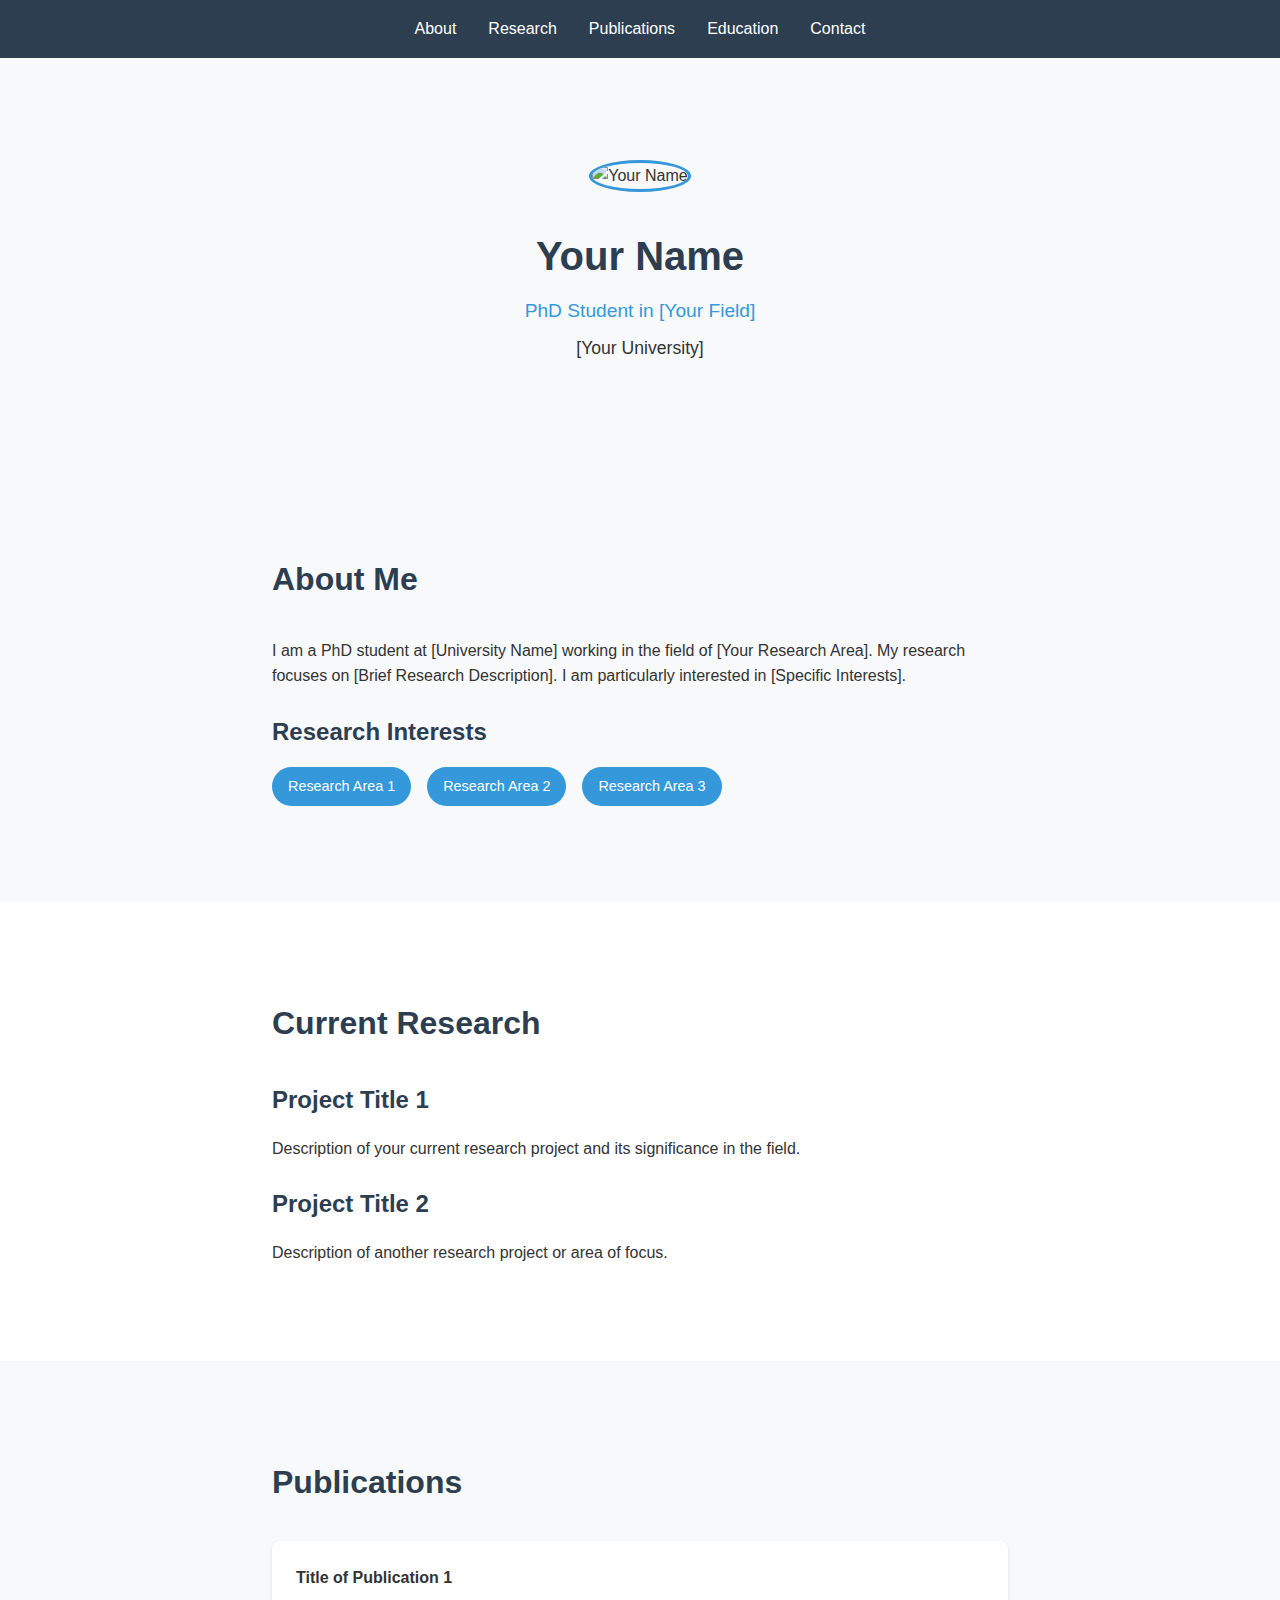
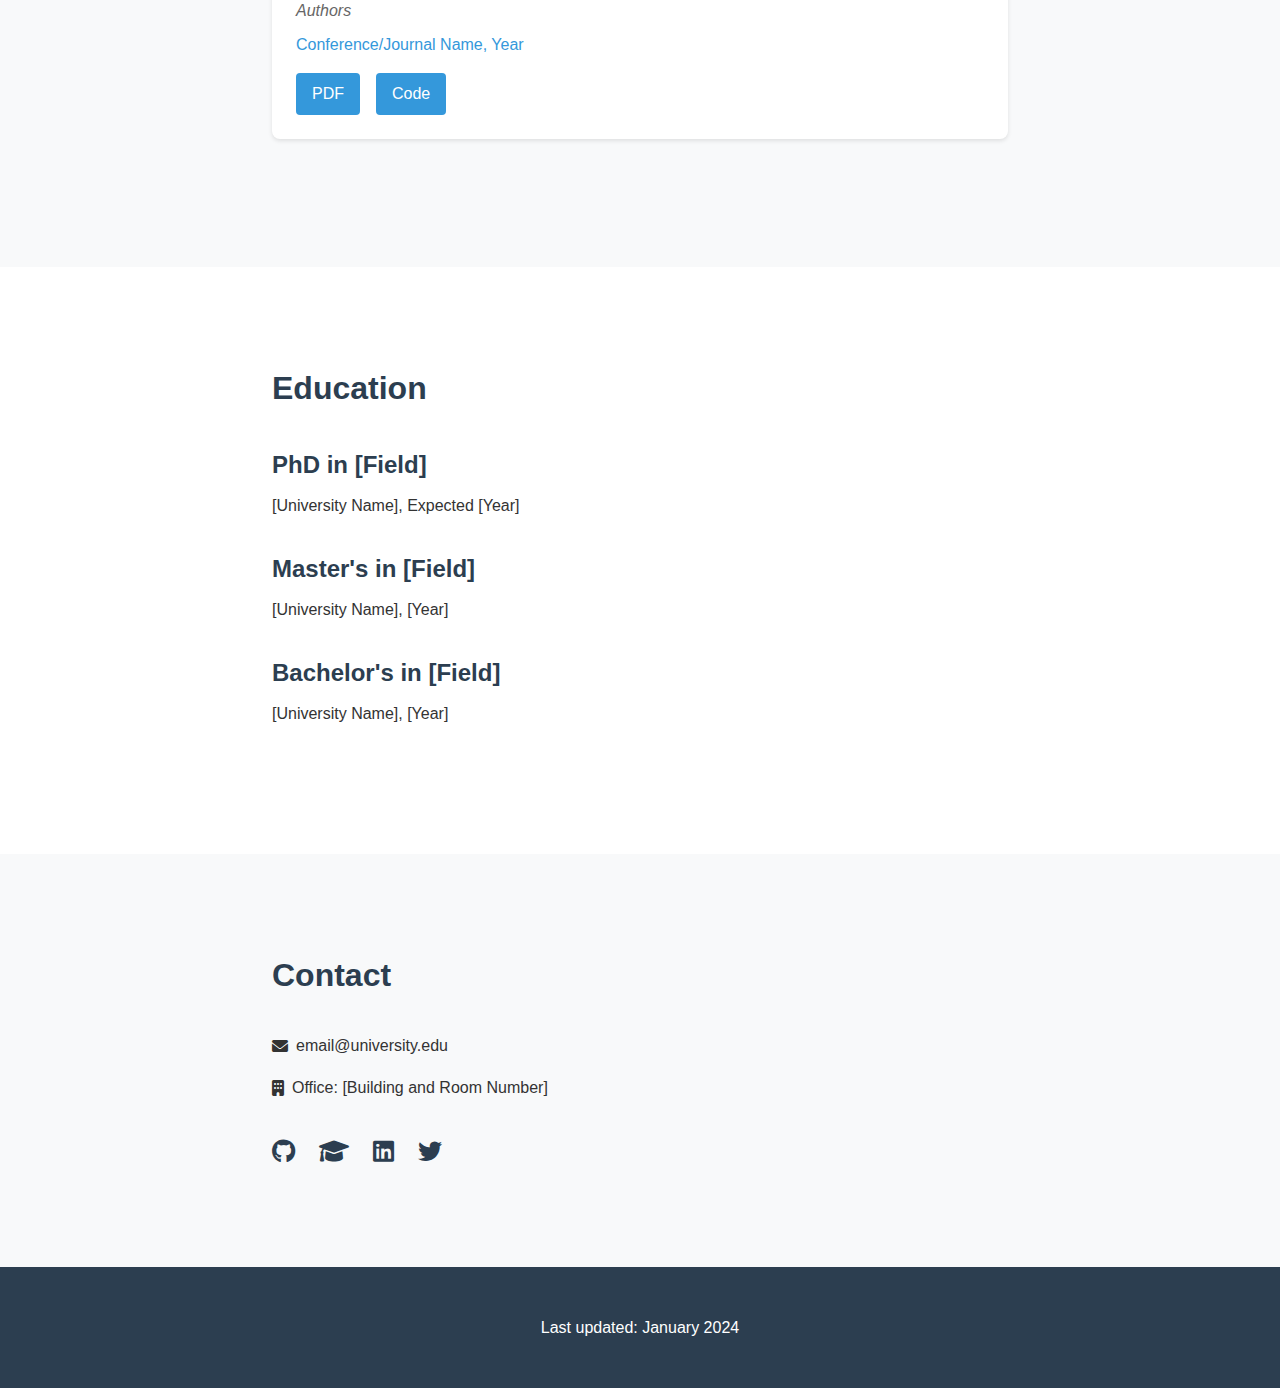
==== index.html @ baca7c44 "Add professional academic webpage template" ====
<!DOCTYPE html>
<html lang="en">
<head>
    <meta charset="UTF-8">
    <meta name="viewport" content="width=device-width, initial-scale=1.0">
    <title>Your Name - Academic Profile</title>
    <link rel="stylesheet" href="styles.css">
    <link rel="stylesheet" href="https://cdnjs.cloudflare.com/ajax/libs/font-awesome/6.0.0/css/all.min.css">
</head>
<body>
    <header>
        <nav>
            <ul>
                <li><a href="#about">About</a></li>
                <li><a href="#research">Research</a></li>
                <li><a href="#publications">Publications</a></li>
                <li><a href="#education">Education</a></li>
                <li><a href="#contact">Contact</a></li>
            </ul>
        </nav>
    </header>

    <main>
        <section id="hero">
            <div class="container">
                <img src="profile-placeholder.jpg" alt="Your Name" class="profile-image">
                <h1>Your Name</h1>
                <p class="subtitle">PhD Student in [Your Field]</p>
                <p class="institution">[Your University]</p>
            </div>
        </section>

        <section id="about">
            <div class="container">
                <h2>About Me</h2>
                <p>I am a PhD student at [University Name] working in the field of [Your Research Area]. My research focuses on [Brief Research Description]. I am particularly interested in [Specific Interests].</p>
                <div class="research-interests">
                    <h3>Research Interests</h3>
                    <ul>
                        <li>Research Area 1</li>
                        <li>Research Area 2</li>
                        <li>Research Area 3</li>
                    </ul>
                </div>
            </div>
        </section>

        <section id="research">
            <div class="container">
                <h2>Current Research</h2>
                <div class="research-project">
                    <h3>Project Title 1</h3>
                    <p>Description of your current research project and its significance in the field.</p>
                </div>
                <div class="research-project">
                    <h3>Project Title 2</h3>
                    <p>Description of another research project or area of focus.</p>
                </div>
            </div>
        </section>

        <section id="publications">
            <div class="container">
                <h2>Publications</h2>
                <div class="publication">
                    <p class="pub-title">Title of Publication 1</p>
                    <p class="authors">Authors</p>
                    <p class="venue">Conference/Journal Name, Year</p>
                    <div class="pub-links">
                        <a href="#" class="button">PDF</a>
                        <a href="#" class="button">Code</a>
                    </div>
                </div>
            </div>
        </section>

        <section id="education">
            <div class="container">
                <h2>Education</h2>
                <div class="education-item">
                    <h3>PhD in [Field]</h3>
                    <p>[University Name], Expected [Year]</p>
                </div>
                <div class="education-item">
                    <h3>Master's in [Field]</h3>
                    <p>[University Name], [Year]</p>
                </div>
                <div class="education-item">
                    <h3>Bachelor's in [Field]</h3>
                    <p>[University Name], [Year]</p>
                </div>
            </div>
        </section>

        <section id="contact">
            <div class="container">
                <h2>Contact</h2>
                <div class="contact-info">
                    <p><i class="fas fa-envelope"></i> email@university.edu</p>
                    <p><i class="fas fa-building"></i> Office: [Building and Room Number]</p>
                    <div class="social-links">
                        <a href="#" title="GitHub"><i class="fab fa-github"></i></a>
                        <a href="#" title="Google Scholar"><i class="fas fa-graduation-cap"></i></a>
                        <a href="#" title="LinkedIn"><i class="fab fa-linkedin"></i></a>
                        <a href="#" title="Twitter"><i class="fab fa-twitter"></i></a>
                    </div>
                </div>
            </div>
        </section>
    </main>

    <footer>
        <div class="container">
            <p>Last updated: <span id="last-updated">January 2024</span></p>
        </div>
    </footer>
</body>
</html>
---- styles.css ----
:root {
    --primary-color: #2c3e50;
    --secondary-color: #3498db;
    --text-color: #333;
    --light-bg: #f8f9fa;
    --container-width: 800px;
}

* {
    margin: 0;
    padding: 0;
    box-sizing: border-box;
}

body {
    font-family: 'Segoe UI', Tahoma, Geneva, Verdana, sans-serif;
    line-height: 1.6;
    color: var(--text-color);
}

.container {
    max-width: var(--container-width);
    margin: 0 auto;
    padding: 2rem;
}

/* Header and Navigation */
header {
    background-color: var(--primary-color);
    position: fixed;
    width: 100%;
    top: 0;
    z-index: 1000;
}

nav ul {
    display: flex;
    justify-content: center;
    list-style: none;
    padding: 1rem 0;
}

nav ul li {
    margin: 0 1rem;
}

nav ul li a {
    color: white;
    text-decoration: none;
    font-weight: 500;
    transition: color 0.3s ease;
}

nav ul li a:hover {
    color: var(--secondary-color);
}

/* Hero Section */
#hero {
    background-color: var(--light-bg);
    padding: 8rem 0 4rem;
    text-align: center;
}

.profile-image {
    width: 200px;
    height: 200px;
    border-radius: 50%;
    margin-bottom: 2rem;
    object-fit: cover;
    border: 3px solid var(--secondary-color);
}

h1 {
    font-size: 2.5rem;
    color: var(--primary-color);
    margin-bottom: 0.5rem;
}

.subtitle {
    font-size: 1.2rem;
    color: var(--secondary-color);
    margin-bottom: 0.5rem;
}

.institution {
    font-size: 1.1rem;
    color: var(--text-color);
}

/* Sections */
section {
    padding: 4rem 0;
}

section:nth-child(even) {
    background-color: var(--light-bg);
}

h2 {
    color: var(--primary-color);
    margin-bottom: 2rem;
    font-size: 2rem;
}

h3 {
    color: var(--primary-color);
    margin: 1.5rem 0 1rem;
    font-size: 1.5rem;
}

/* Research Interests */
.research-interests ul {
    list-style-type: none;
    display: flex;
    flex-wrap: wrap;
    gap: 1rem;
    margin-top: 1rem;
}

.research-interests li {
    background-color: var(--secondary-color);
    color: white;
    padding: 0.5rem 1rem;
    border-radius: 20px;
    font-size: 0.9rem;
}

/* Publications */
.publication {
    margin-bottom: 2rem;
    padding: 1.5rem;
    background-color: white;
    border-radius: 8px;
    box-shadow: 0 2px 4px rgba(0,0,0,0.1);
}

.pub-title {
    font-weight: bold;
    margin-bottom: 0.5rem;
}

.authors {
    color: #666;
    font-style: italic;
    margin-bottom: 0.5rem;
}

.venue {
    color: var(--secondary-color);
    margin-bottom: 1rem;
}

.pub-links {
    display: flex;
    gap: 1rem;
}

.button {
    display: inline-block;
    padding: 0.5rem 1rem;
    background-color: var(--secondary-color);
    color: white;
    text-decoration: none;
    border-radius: 4px;
    transition: background-color 0.3s ease;
}

.button:hover {
    background-color: var(--primary-color);
}

/* Education */
.education-item {
    margin-bottom: 2rem;
}

.education-item h3 {
    margin-bottom: 0.5rem;
}

/* Contact */
.contact-info {
    display: flex;
    flex-direction: column;
    gap: 1rem;
}

.contact-info p {
    display: flex;
    align-items: center;
    gap: 0.5rem;
}

.social-links {
    display: flex;
    gap: 1.5rem;
    margin-top: 1rem;
}

.social-links a {
    color: var(--primary-color);
    font-size: 1.5rem;
    transition: color 0.3s ease;
}

.social-links a:hover {
    color: var(--secondary-color);
}

/* Footer */
footer {
    background-color: var(--primary-color);
    color: white;
    text-align: center;
    padding: 1rem 0;
}

/* Responsive Design */
@media (max-width: 768px) {
    nav ul {
        flex-direction: column;
        align-items: center;
        padding: 0.5rem 0;
    }

    nav ul li {
        margin: 0.5rem 0;
    }

    .container {
        padding: 1rem;
    }

    #hero {
        padding: 6rem 0 2rem;
    }

    .profile-image {
        width: 150px;
        height: 150px;
    }

    h1 {
        font-size: 2rem;
    }

    h2 {
        font-size: 1.75rem;
    }

    h3 {
        font-size: 1.25rem;
    }
}
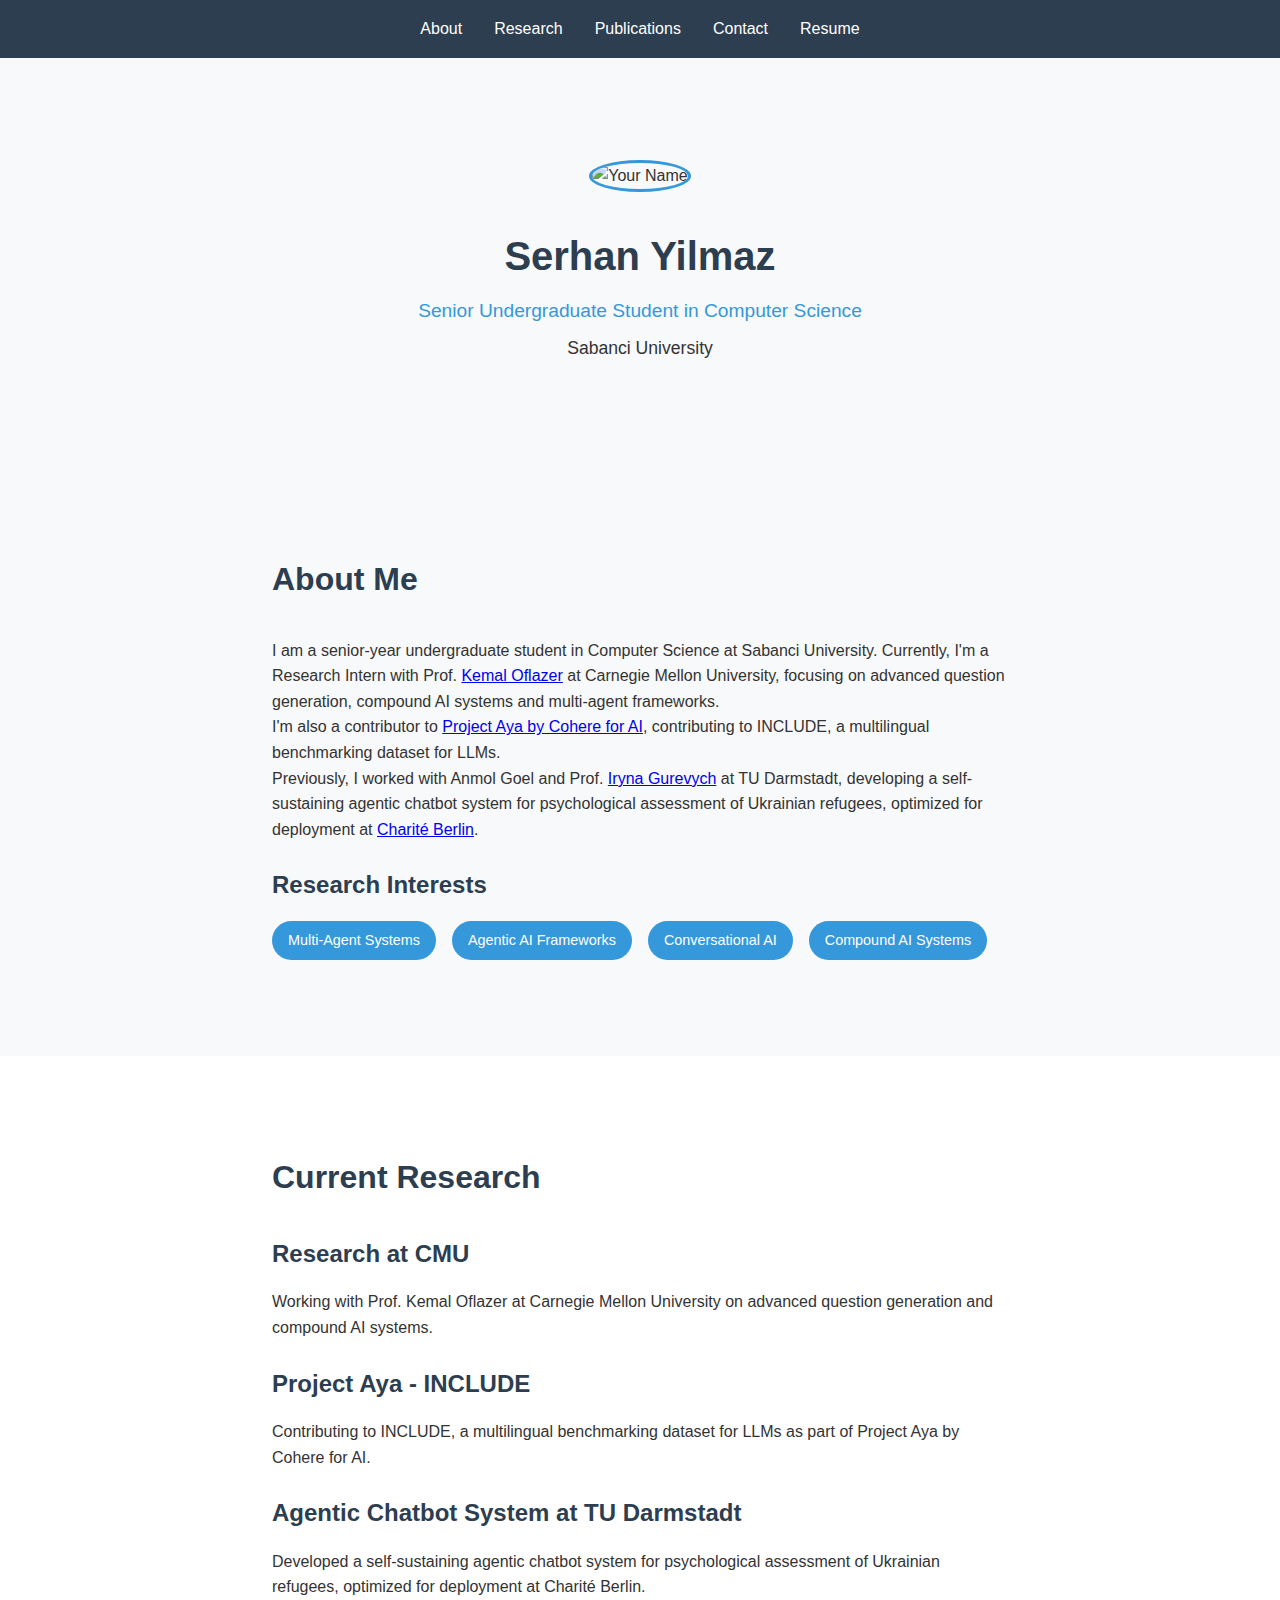
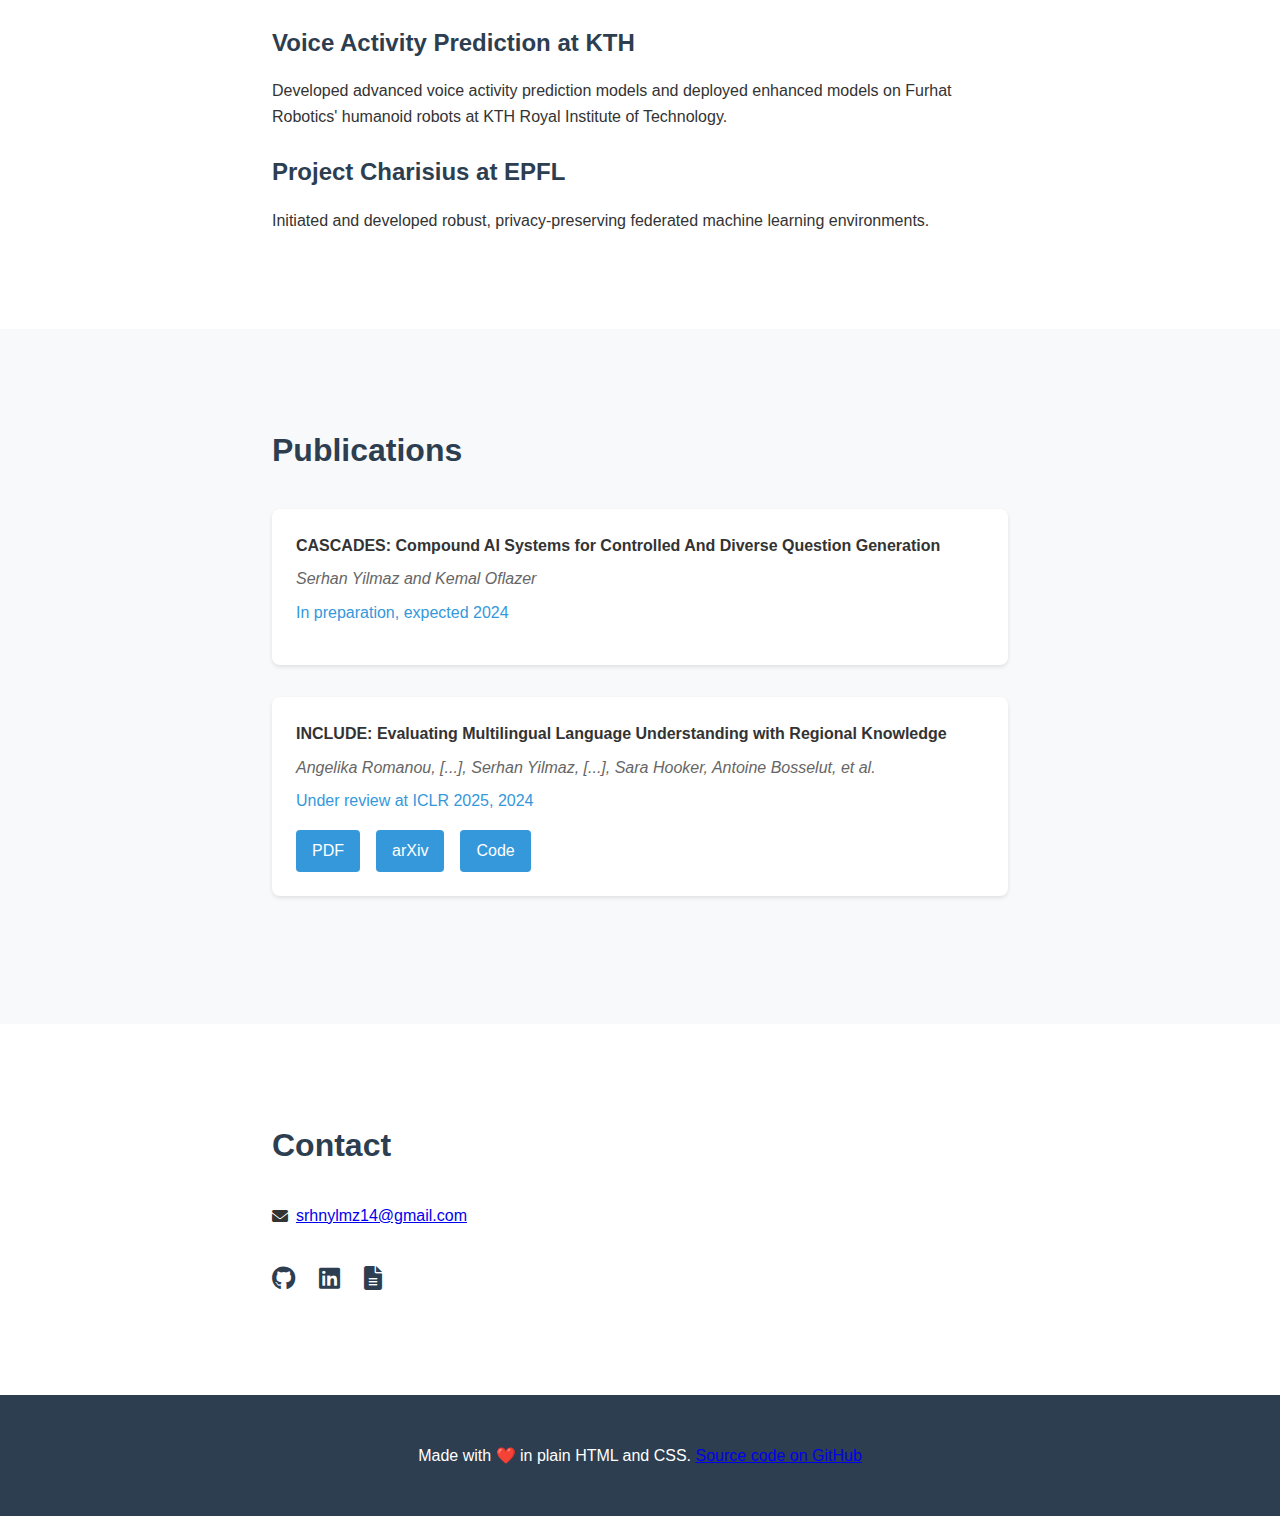
==== commit bf2ed2c1: "Update webpage with content from serhanyilmaz.org" ====
--- a/index.html
+++ b/index.html
@@ -14,8 +14,8 @@
                 <li><a href="#about">About</a></li>
                 <li><a href="#research">Research</a></li>
                 <li><a href="#publications">Publications</a></li>
-                <li><a href="#education">Education</a></li>
                 <li><a href="#contact">Contact</a></li>
+                <li><a href="assets/resume.pdf">Resume</a></li>
             </ul>
         </nav>
     </header>
@@ -24,22 +24,25 @@
         <section id="hero">
             <div class="container">
                 <img src="profile-placeholder.jpg" alt="Your Name" class="profile-image">
-                <h1>Your Name</h1>
-                <p class="subtitle">PhD Student in [Your Field]</p>
-                <p class="institution">[Your University]</p>
+                <h1>Serhan Yilmaz</h1>
+                <p class="subtitle">Senior Undergraduate Student in Computer Science</p>
+                <p class="institution">Sabanci University</p>
             </div>
         </section>
 
         <section id="about">
             <div class="container">
                 <h2>About Me</h2>
-                <p>I am a PhD student at [University Name] working in the field of [Your Research Area]. My research focuses on [Brief Research Description]. I am particularly interested in [Specific Interests].</p>
+                <p>I am a senior-year undergraduate student in Computer Science at Sabanci University. Currently, I'm a Research Intern with Prof. <a href="https://sites.google.com/andrew.cmu.edu/kemal-oflazer/">Kemal Oflazer</a> at Carnegie Mellon University, focusing on advanced question generation, compound AI systems and multi-agent frameworks.</p>
+                <p>I'm also a contributor to <a href="https://cohere.com/blog/aya-multilingual">Project Aya by Cohere for AI</a>, contributing to INCLUDE, a multilingual benchmarking dataset for LLMs.</p>
+                <p>Previously, I worked with Anmol Goel and Prof. <a href="https://www.informatik.tu-darmstadt.de/ukp/ukp_home/head_ukp/index.en.jsp">Iryna Gurevych</a> at TU Darmstadt, developing a self-sustaining agentic chatbot system for psychological assessment of Ukrainian refugees, optimized for deployment at <a href="https://www.charite.de/en/">Charité Berlin</a>.</p>
                 <div class="research-interests">
                     <h3>Research Interests</h3>
                     <ul>
-                        <li>Research Area 1</li>
-                        <li>Research Area 2</li>
-                        <li>Research Area 3</li>
+                        <li>Multi-Agent Systems</li>
+                        <li>Agentic AI Frameworks</li>
+                        <li>Conversational AI</li>
+                        <li>Compound AI Systems</li>
                     </ul>
                 </div>
             </div>
@@ -49,12 +52,24 @@
             <div class="container">
                 <h2>Current Research</h2>
                 <div class="research-project">
-                    <h3>Project Title 1</h3>
-                    <p>Description of your current research project and its significance in the field.</p>
+                    <h3>Research at CMU</h3>
+                    <p>Working with Prof. Kemal Oflazer at Carnegie Mellon University on advanced question generation and compound AI systems.</p>
                 </div>
                 <div class="research-project">
-                    <h3>Project Title 2</h3>
-                    <p>Description of another research project or area of focus.</p>
+                    <h3>Project Aya - INCLUDE</h3>
+                    <p>Contributing to INCLUDE, a multilingual benchmarking dataset for LLMs as part of Project Aya by Cohere for AI.</p>
+                </div>
+                <div class="research-project">
+                    <h3>Agentic Chatbot System at TU Darmstadt</h3>
+                    <p>Developed a self-sustaining agentic chatbot system for psychological assessment of Ukrainian refugees, optimized for deployment at Charité Berlin.</p>
+                </div>
+                <div class="research-project">
+                    <h3>Voice Activity Prediction at KTH</h3>
+                    <p>Developed advanced voice activity prediction models and deployed enhanced models on Furhat Robotics' humanoid robots at KTH Royal Institute of Technology.</p>
+                </div>
+                <div class="research-project">
+                    <h3>Project Charisius at EPFL</h3>
+                    <p>Initiated and developed robust, privacy-preserving federated machine learning environments.</p>
                 </div>
             </div>
         </section>
@@ -63,46 +78,33 @@
             <div class="container">
                 <h2>Publications</h2>
                 <div class="publication">
-                    <p class="pub-title">Title of Publication 1</p>
-                    <p class="authors">Authors</p>
-                    <p class="venue">Conference/Journal Name, Year</p>
+                    <p class="pub-title">CASCADES: Compound AI Systems for Controlled And Diverse Question Generation</p>
+                    <p class="authors">Serhan Yilmaz and Kemal Oflazer</p>
+                    <p class="venue">In preparation, expected 2024</p>
+                </div>
+                <div class="publication">
+                    <p class="pub-title">INCLUDE: Evaluating Multilingual Language Understanding with Regional Knowledge</p>
+                    <p class="authors">Angelika Romanou, [...], Serhan Yilmaz, [...], Sara Hooker, Antoine Bosselut, et al.</p>
+                    <p class="venue">Under review at ICLR 2025, 2024</p>
                     <div class="pub-links">
-                        <a href="#" class="button">PDF</a>
-                        <a href="#" class="button">Code</a>
+                        <a href="assets/include/paper.pdf" class="button">PDF</a>
+                        <a href="https://arxiv.org/abs/2411.19799" class="button">arXiv</a>
+                        <a href="https://github.com/for-ai/global-exams" class="button">Code</a>
                     </div>
                 </div>
             </div>
         </section>
 
-        <section id="education">
-            <div class="container">
-                <h2>Education</h2>
-                <div class="education-item">
-                    <h3>PhD in [Field]</h3>
-                    <p>[University Name], Expected [Year]</p>
-                </div>
-                <div class="education-item">
-                    <h3>Master's in [Field]</h3>
-                    <p>[University Name], [Year]</p>
-                </div>
-                <div class="education-item">
-                    <h3>Bachelor's in [Field]</h3>
-                    <p>[University Name], [Year]</p>
-                </div>
-            </div>
-        </section>
 
         <section id="contact">
             <div class="container">
                 <h2>Contact</h2>
                 <div class="contact-info">
-                    <p><i class="fas fa-envelope"></i> email@university.edu</p>
-                    <p><i class="fas fa-building"></i> Office: [Building and Room Number]</p>
+                    <p><i class="fas fa-envelope"></i> <a href="mailto:srhnylmz14@gmail.com">srhnylmz14@gmail.com</a></p>
                     <div class="social-links">
-                        <a href="#" title="GitHub"><i class="fab fa-github"></i></a>
-                        <a href="#" title="Google Scholar"><i class="fas fa-graduation-cap"></i></a>
-                        <a href="#" title="LinkedIn"><i class="fab fa-linkedin"></i></a>
-                        <a href="#" title="Twitter"><i class="fab fa-twitter"></i></a>
+                        <a href="https://github.com/serhanylmz" title="GitHub"><i class="fab fa-github"></i></a>
+                        <a href="https://www.linkedin.com/in/yilmaz-serhan/" title="LinkedIn"><i class="fab fa-linkedin"></i></a>
+                        <a href="assets/resume.pdf" title="Resume"><i class="fas fa-file-alt"></i></a>
                     </div>
                 </div>
             </div>
@@ -111,7 +113,7 @@
 
     <footer>
         <div class="container">
-            <p>Last updated: <span id="last-updated">January 2024</span></p>
+            <p>Made with ❤️ in plain HTML and CSS. <a href="https://github.com/serhanylmz/openhands-freeroam">Source code on GitHub</a></p>
         </div>
     </footer>
 </body>
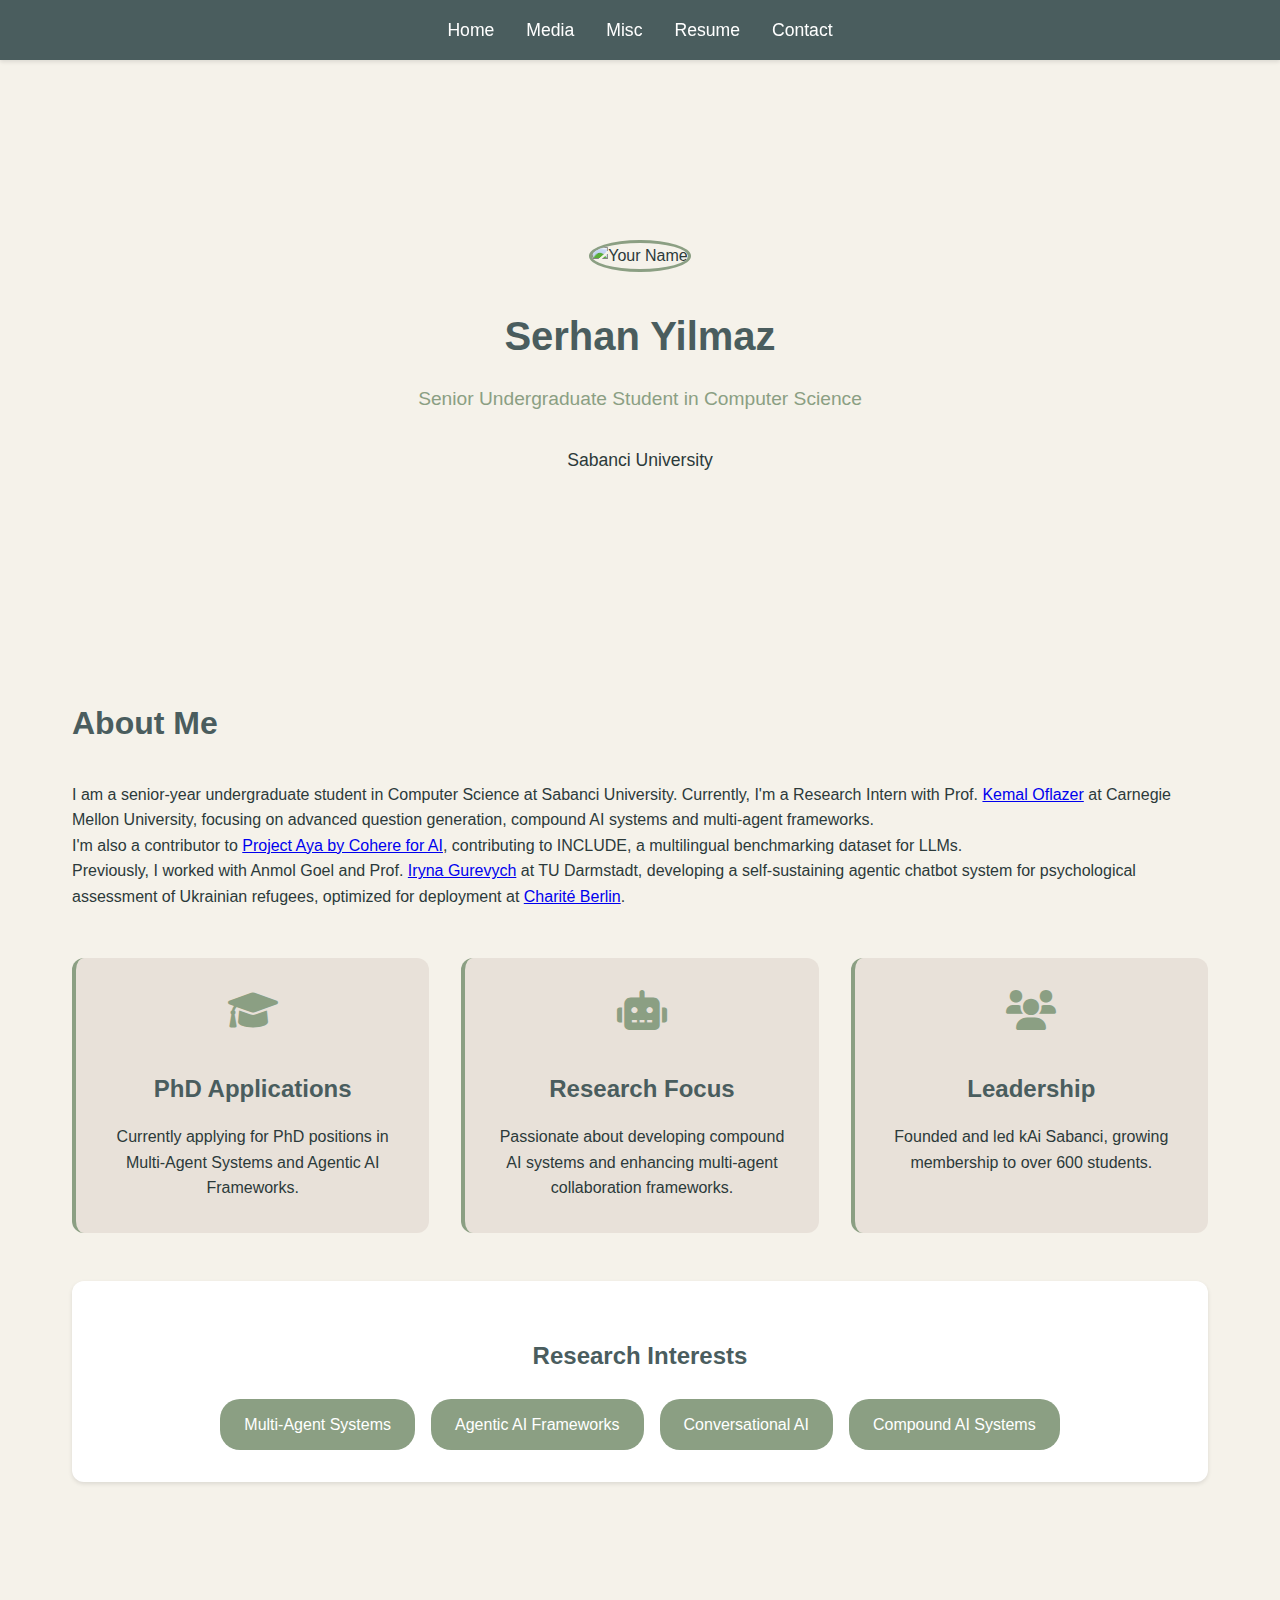
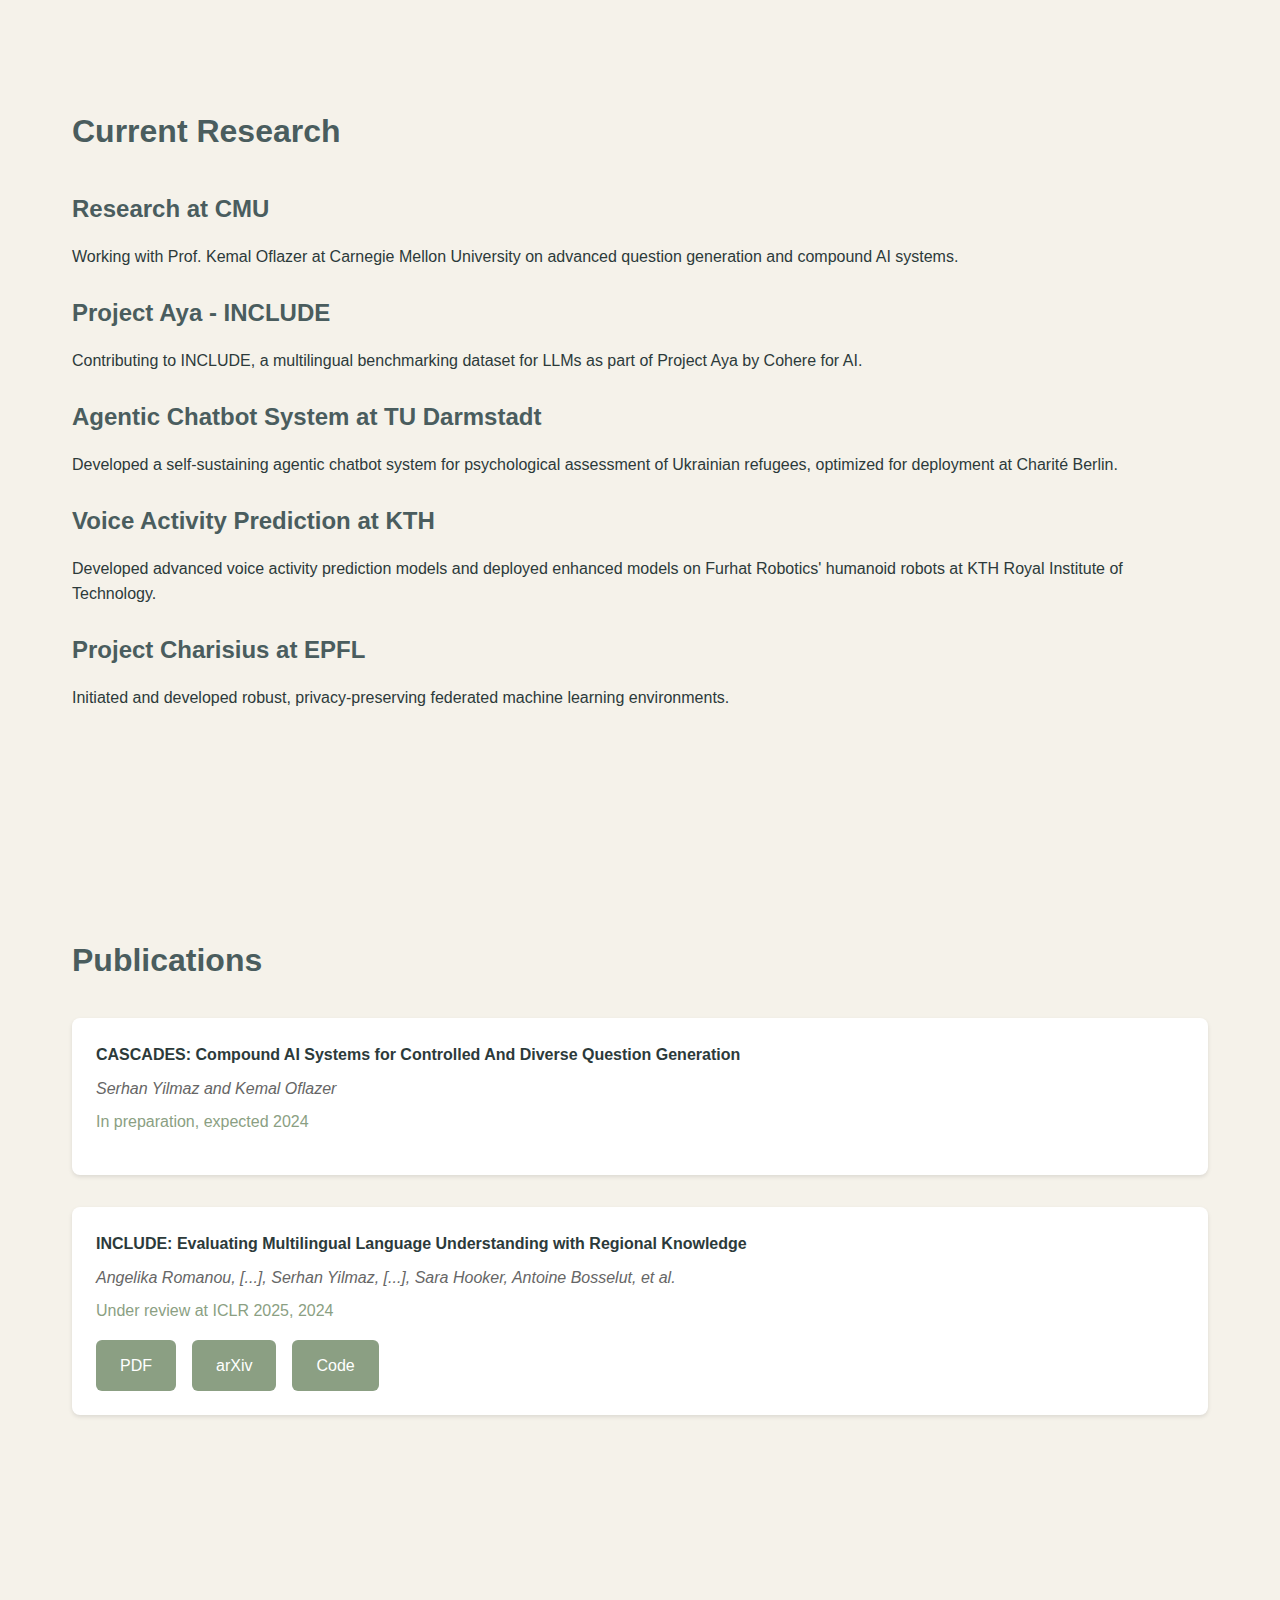
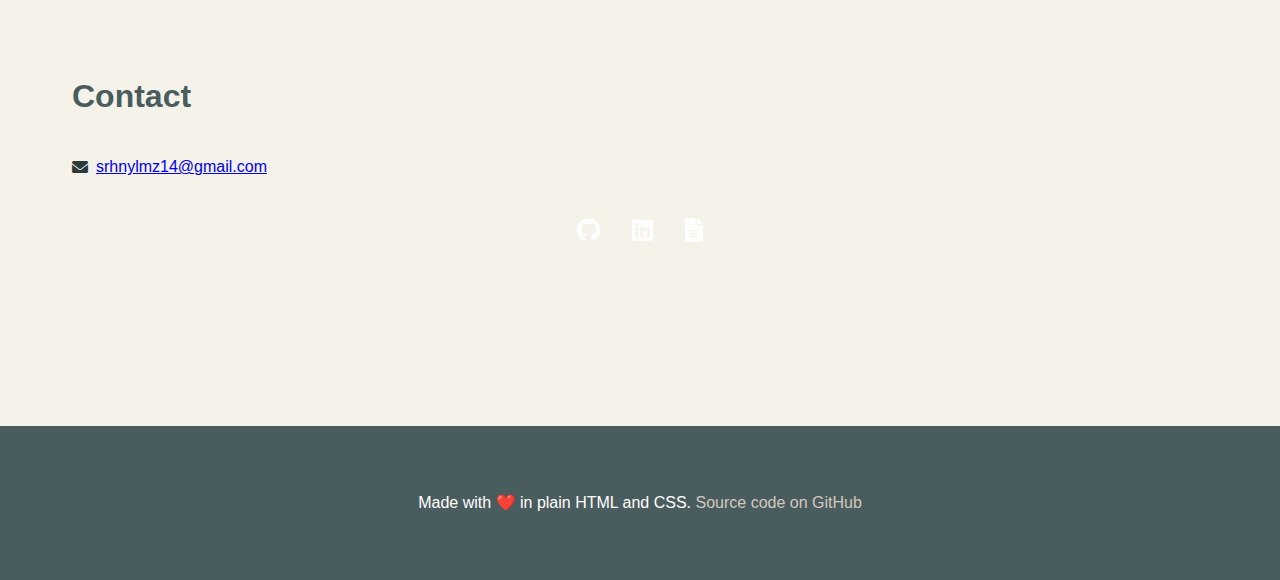
==== commit 314c6e35: "Complete website redesign with media and misc pages" ====
--- a/index.html
+++ b/index.html
@@ -11,11 +11,11 @@
     <header>
         <nav>
             <ul>
-                <li><a href="#about">About</a></li>
-                <li><a href="#research">Research</a></li>
-                <li><a href="#publications">Publications</a></li>
-                <li><a href="#contact">Contact</a></li>
+                <li><a href="index.html">Home</a></li>
+                <li><a href="media.html">Media</a></li>
+                <li><a href="misc.html">Misc</a></li>
                 <li><a href="assets/resume.pdf">Resume</a></li>
+                <li><a href="mailto:srhnylmz14@gmail.com">Contact</a></li>
             </ul>
         </nav>
     </header>
@@ -36,6 +36,24 @@
                 <p>I am a senior-year undergraduate student in Computer Science at Sabanci University. Currently, I'm a Research Intern with Prof. <a href="https://sites.google.com/andrew.cmu.edu/kemal-oflazer/">Kemal Oflazer</a> at Carnegie Mellon University, focusing on advanced question generation, compound AI systems and multi-agent frameworks.</p>
                 <p>I'm also a contributor to <a href="https://cohere.com/blog/aya-multilingual">Project Aya by Cohere for AI</a>, contributing to INCLUDE, a multilingual benchmarking dataset for LLMs.</p>
                 <p>Previously, I worked with Anmol Goel and Prof. <a href="https://www.informatik.tu-darmstadt.de/ukp/ukp_home/head_ukp/index.en.jsp">Iryna Gurevych</a> at TU Darmstadt, developing a self-sustaining agentic chatbot system for psychological assessment of Ukrainian refugees, optimized for deployment at <a href="https://www.charite.de/en/">Charité Berlin</a>.</p>
+                <div class="key-highlights">
+                    <div class="highlight-card">
+                        <i class="fas fa-graduation-cap"></i>
+                        <h3>PhD Applications</h3>
+                        <p>Currently applying for PhD positions in Multi-Agent Systems and Agentic AI Frameworks.</p>
+                    </div>
+                    <div class="highlight-card">
+                        <i class="fas fa-robot"></i>
+                        <h3>Research Focus</h3>
+                        <p>Passionate about developing compound AI systems and enhancing multi-agent collaboration frameworks.</p>
+                    </div>
+                    <div class="highlight-card">
+                        <i class="fas fa-users"></i>
+                        <h3>Leadership</h3>
+                        <p>Founded and led kAi Sabanci, growing membership to over 600 students.</p>
+                    </div>
+                </div>
+
                 <div class="research-interests">
                     <h3>Research Interests</h3>
                     <ul>
--- a/styles.css
+++ b/styles.css
@@ -1,9 +1,12 @@
 :root {
-    --primary-color: #2c3e50;
-    --secondary-color: #3498db;
-    --text-color: #333;
-    --light-bg: #f8f9fa;
-    --container-width: 800px;
+    --primary-color: #4a5d5e;
+    --secondary-color: #8b9f83;
+    --text-color: #2c3a3a;
+    --bg-color: #f5f2ea;
+    --accent-color: #d4c8be;
+    --highlight-color: #e8e1d9;
+    --container-width: 1200px;
+    --card-bg: #ffffff;
 }
 
 * {
@@ -208,12 +211,295 @@
     color: var(--secondary-color);
 }
 
+/* Media Page Styles */
+.media-grid {
+    display: grid;
+    grid-template-columns: repeat(auto-fit, minmax(300px, 1fr));
+    gap: 2rem;
+    margin-top: 2rem;
+}
+
+.media-item {
+    background-color: var(--card-bg);
+    border-radius: 12px;
+    overflow: hidden;
+    box-shadow: 0 4px 6px rgba(0, 0, 0, 0.1);
+    transition: transform 0.3s ease;
+}
+
+.media-item:hover {
+    transform: translateY(-5px);
+}
+
+.media-image {
+    width: 100%;
+    height: 200px;
+    object-fit: cover;
+}
+
+.media-content {
+    padding: 1.5rem;
+}
+
+.media-content h3 {
+    color: var(--primary-color);
+    margin-bottom: 1rem;
+}
+
+.media-content p {
+    color: var(--text-color);
+    margin-bottom: 1rem;
+    line-height: 1.6;
+}
+
+.media-links {
+    display: flex;
+    gap: 1rem;
+    flex-wrap: wrap;
+}
+
+.highlight-box {
+    background-color: var(--highlight-color);
+    border-left: 4px solid var(--secondary-color);
+}
+
+/* Misc Page Styles */
+.coming-soon {
+    text-align: center;
+    padding: 4rem 0;
+    background-color: var(--card-bg);
+    border-radius: 12px;
+    margin: 2rem 0;
+}
+
+.coming-soon i {
+    color: var(--secondary-color);
+    margin-bottom: 1rem;
+}
+
+.coming-soon h2 {
+    color: var(--primary-color);
+    margin-bottom: 1rem;
+}
+
+.upcoming-content {
+    max-width: 600px;
+    margin: 2rem auto;
+    text-align: left;
+    padding: 2rem;
+    background-color: var(--highlight-color);
+    border-radius: 8px;
+}
+
+.upcoming-content h3 {
+    color: var(--primary-color);
+    margin-bottom: 1rem;
+}
+
+.upcoming-content ul {
+    list-style: none;
+}
+
+.upcoming-content li {
+    margin: 1rem 0;
+    display: flex;
+    align-items: center;
+    gap: 1rem;
+}
+
+.upcoming-content i {
+    color: var(--secondary-color);
+    width: 24px;
+}
+
+/* Common Page Elements */
+body {
+    background-color: var(--bg-color);
+}
+
+.container {
+    max-width: var(--container-width);
+    margin: 0 auto;
+    padding: 2rem;
+}
+
+header {
+    background-color: var(--primary-color);
+    position: fixed;
+    width: 100%;
+    top: 0;
+    z-index: 1000;
+    box-shadow: 0 2px 4px rgba(0, 0, 0, 0.1);
+}
+
+nav ul {
+    display: flex;
+    justify-content: center;
+    list-style: none;
+    padding: 1rem 0;
+}
+
+nav ul li {
+    margin: 0 1rem;
+}
+
+nav ul li a {
+    color: white;
+    text-decoration: none;
+    font-weight: 500;
+    transition: color 0.3s ease;
+    font-size: 1.1rem;
+}
+
+nav ul li a:hover {
+    color: var(--accent-color);
+}
+
+main {
+    margin-top: 80px;
+    min-height: calc(100vh - 180px);
+}
+
+section {
+    margin: 2rem 0;
+}
+
+h1 {
+    color: var(--primary-color);
+    font-size: 2.5rem;
+    margin-bottom: 1rem;
+    text-align: center;
+}
+
+.subtitle {
+    color: var(--secondary-color);
+    text-align: center;
+    font-size: 1.2rem;
+    margin-bottom: 2rem;
+}
+
+.button {
+    display: inline-block;
+    padding: 0.8rem 1.5rem;
+    background-color: var(--secondary-color);
+    color: white;
+    text-decoration: none;
+    border-radius: 6px;
+    transition: background-color 0.3s ease;
+    font-weight: 500;
+}
+
+.button:hover {
+    background-color: var(--primary-color);
+}
+
 /* Footer */
 footer {
     background-color: var(--primary-color);
     color: white;
     text-align: center;
-    padding: 1rem 0;
+    padding: 2rem 0;
+    margin-top: 4rem;
+}
+
+footer a {
+    color: var(--accent-color);
+    text-decoration: none;
+    transition: color 0.3s ease;
+}
+
+footer a:hover {
+    color: white;
+}
+
+.social-links {
+    display: flex;
+    justify-content: center;
+    gap: 2rem;
+    margin-bottom: 1rem;
+}
+
+.social-links a {
+    color: white;
+    font-size: 1.5rem;
+    transition: color 0.3s ease;
+}
+
+.social-links a:hover {
+    color: var(--accent-color);
+}
+
+/* Key Highlights */
+.key-highlights {
+    display: grid;
+    grid-template-columns: repeat(auto-fit, minmax(250px, 1fr));
+    gap: 2rem;
+    margin: 3rem 0;
+}
+
+.highlight-card {
+    background-color: var(--highlight-color);
+    padding: 2rem;
+    border-radius: 12px;
+    text-align: center;
+    transition: transform 0.3s ease;
+    border-left: 4px solid var(--secondary-color);
+}
+
+.highlight-card:hover {
+    transform: translateY(-5px);
+}
+
+.highlight-card i {
+    font-size: 2.5rem;
+    color: var(--secondary-color);
+    margin-bottom: 1rem;
+}
+
+.highlight-card h3 {
+    color: var(--primary-color);
+    margin-bottom: 1rem;
+}
+
+.highlight-card p {
+    color: var(--text-color);
+    line-height: 1.6;
+}
+
+.research-interests {
+    margin-top: 2rem;
+    background-color: var(--card-bg);
+    padding: 2rem;
+    border-radius: 12px;
+    box-shadow: 0 2px 4px rgba(0, 0, 0, 0.1);
+}
+
+.research-interests h3 {
+    color: var(--primary-color);
+    margin-bottom: 1.5rem;
+    text-align: center;
+}
+
+.research-interests ul {
+    list-style-type: none;
+    display: flex;
+    flex-wrap: wrap;
+    gap: 1rem;
+    justify-content: center;
+}
+
+.research-interests li {
+    background-color: var(--secondary-color);
+    color: white;
+    padding: 0.8rem 1.5rem;
+    border-radius: 20px;
+    font-size: 1rem;
+    transition: transform 0.3s ease;
+}
+
+.research-interests li:hover {
+    transform: translateY(-2px);
+    background-color: var(--primary-color);
 }
 
 /* Responsive Design */
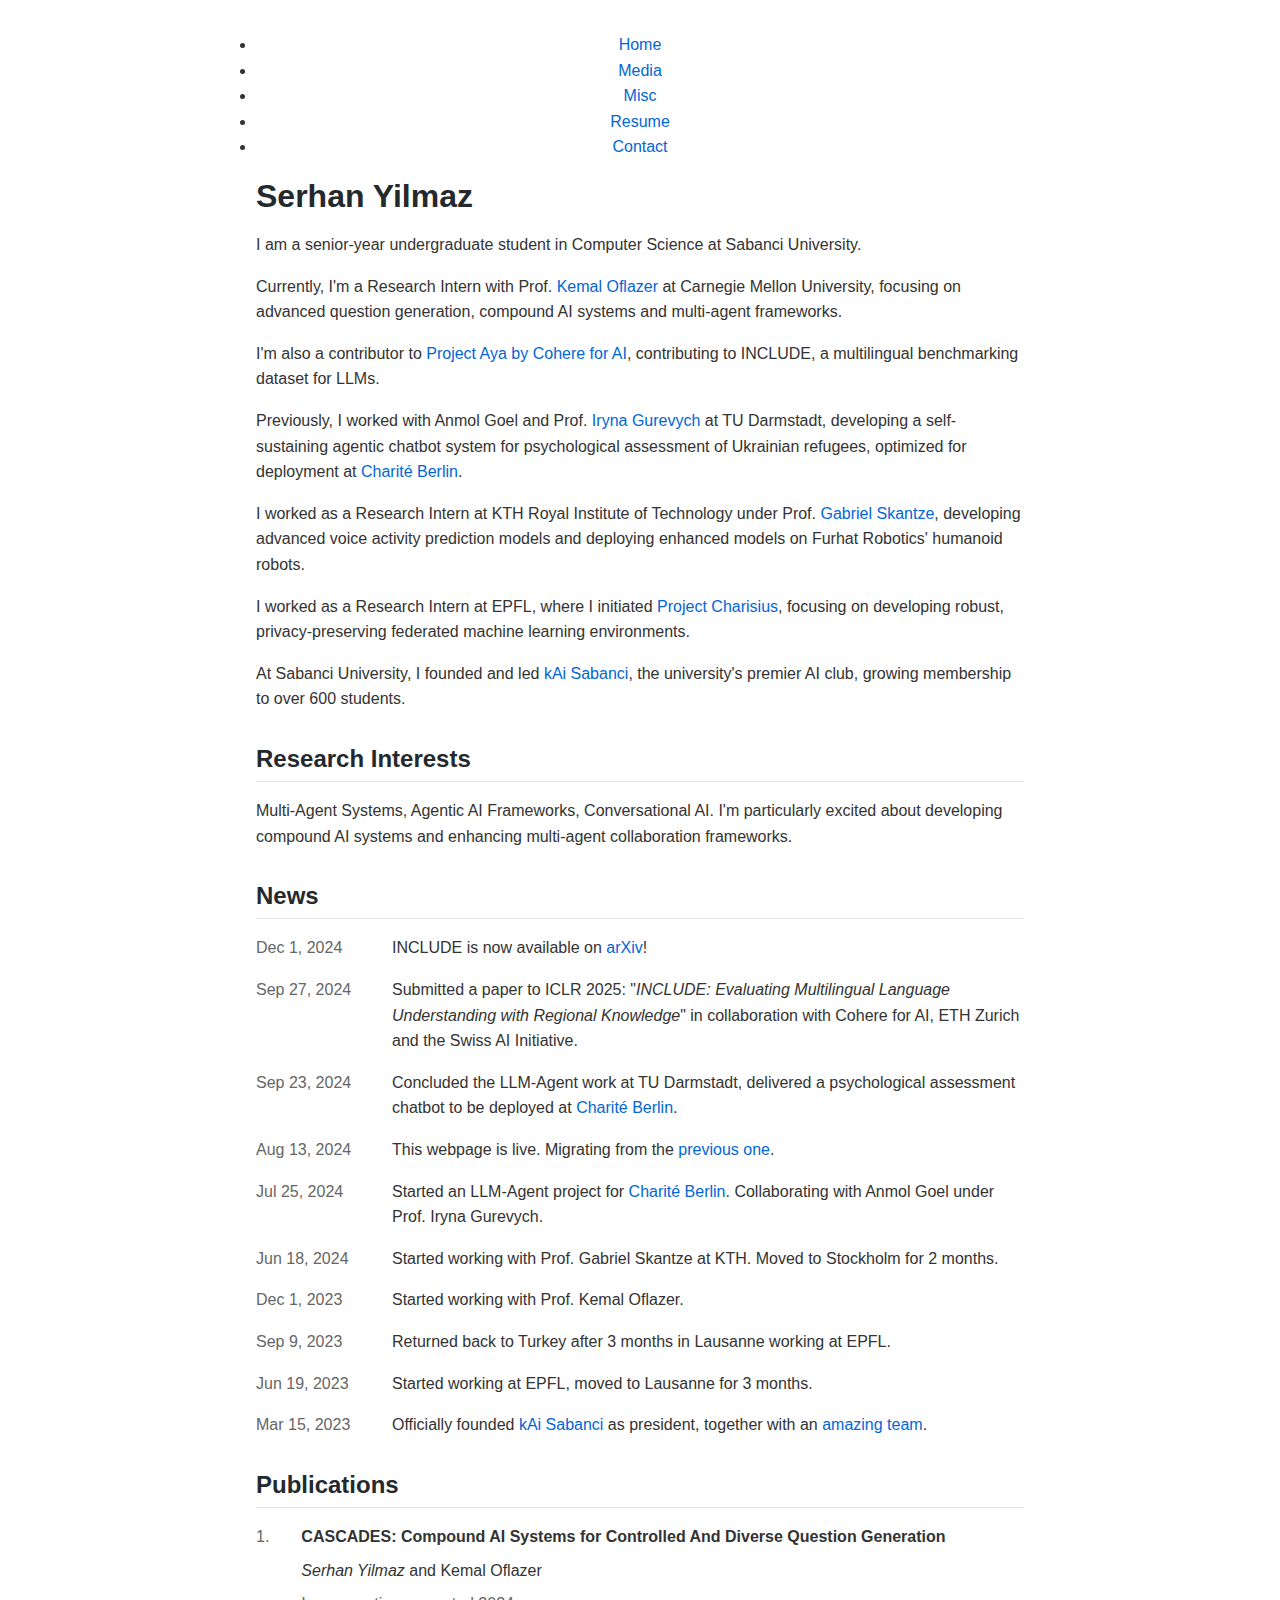
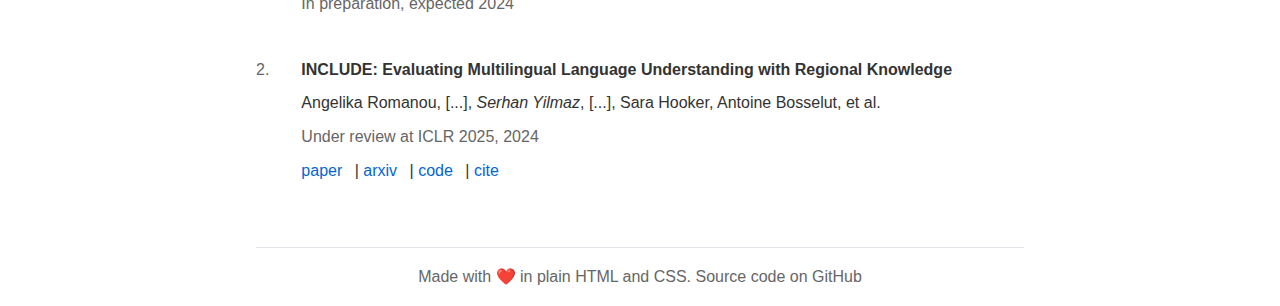
==== commit 5bcd4282: "Complete website redesign matching original layout" ====
--- a/index.html
+++ b/index.html
@@ -21,73 +21,72 @@
     </header>
 
     <main>
-        <section id="hero">
+        <section id="intro">
             <div class="container">
-                <img src="profile-placeholder.jpg" alt="Your Name" class="profile-image">
                 <h1>Serhan Yilmaz</h1>
-                <p class="subtitle">Senior Undergraduate Student in Computer Science</p>
-                <p class="institution">Sabanci University</p>
-            </div>
-        </section>
-
-        <section id="about">
-            <div class="container">
-                <h2>About Me</h2>
-                <p>I am a senior-year undergraduate student in Computer Science at Sabanci University. Currently, I'm a Research Intern with Prof. <a href="https://sites.google.com/andrew.cmu.edu/kemal-oflazer/">Kemal Oflazer</a> at Carnegie Mellon University, focusing on advanced question generation, compound AI systems and multi-agent frameworks.</p>
-                <p>I'm also a contributor to <a href="https://cohere.com/blog/aya-multilingual">Project Aya by Cohere for AI</a>, contributing to INCLUDE, a multilingual benchmarking dataset for LLMs.</p>
-                <p>Previously, I worked with Anmol Goel and Prof. <a href="https://www.informatik.tu-darmstadt.de/ukp/ukp_home/head_ukp/index.en.jsp">Iryna Gurevych</a> at TU Darmstadt, developing a self-sustaining agentic chatbot system for psychological assessment of Ukrainian refugees, optimized for deployment at <a href="https://www.charite.de/en/">Charité Berlin</a>.</p>
-                <div class="key-highlights">
-                    <div class="highlight-card">
-                        <i class="fas fa-graduation-cap"></i>
-                        <h3>PhD Applications</h3>
-                        <p>Currently applying for PhD positions in Multi-Agent Systems and Agentic AI Frameworks.</p>
-                    </div>
-                    <div class="highlight-card">
-                        <i class="fas fa-robot"></i>
-                        <h3>Research Focus</h3>
-                        <p>Passionate about developing compound AI systems and enhancing multi-agent collaboration frameworks.</p>
-                    </div>
-                    <div class="highlight-card">
-                        <i class="fas fa-users"></i>
-                        <h3>Leadership</h3>
-                        <p>Founded and led kAi Sabanci, growing membership to over 600 students.</p>
-                    </div>
-                </div>
-
-                <div class="research-interests">
-                    <h3>Research Interests</h3>
-                    <ul>
-                        <li>Multi-Agent Systems</li>
-                        <li>Agentic AI Frameworks</li>
-                        <li>Conversational AI</li>
-                        <li>Compound AI Systems</li>
-                    </ul>
+                <div class="intro-text">
+                    <p>I am a senior-year undergraduate student in Computer Science at Sabanci University.</p>
+                    <p>Currently, I'm a Research Intern with Prof. <a href="https://sites.google.com/andrew.cmu.edu/kemal-oflazer/">Kemal Oflazer</a> at Carnegie Mellon University, focusing on advanced question generation, compound AI systems and multi-agent frameworks.</p>
+                    <p>I'm also a contributor to <a href="https://cohere.com/blog/aya-multilingual">Project Aya by Cohere for AI</a>, contributing to INCLUDE, a multilingual benchmarking dataset for LLMs.</p>
+                    <p>Previously, I worked with Anmol Goel and Prof. <a href="https://www.informatik.tu-darmstadt.de/ukp/ukp_home/head_ukp/index.en.jsp">Iryna Gurevych</a> at TU Darmstadt, developing a self-sustaining agentic chatbot system for psychological assessment of Ukrainian refugees, optimized for deployment at <a href="https://www.charite.de/en/">Charité Berlin</a>.</p>
+                    <p>I worked as a Research Intern at KTH Royal Institute of Technology under Prof. <a href="https://www.kth.se/profile/skantze">Gabriel Skantze</a>, developing advanced voice activity prediction models and deploying enhanced models on Furhat Robotics' humanoid robots.</p>
+                    <p>I worked as a Research Intern at EPFL, where I initiated <a href="https://www.serhanyilmaz.org/Project-Charisius/">Project Charisius</a>, focusing on developing robust, privacy-preserving federated machine learning environments.</p>
+                    <p>At Sabanci University, I founded and led <a href="https://kaisabanci.com/">kAi Sabanci</a>, the university's premier AI club, growing membership to over 600 students.</p>
                 </div>
             </div>
         </section>
 
-        <section id="research">
+        <section id="research-interests">
             <div class="container">
-                <h2>Current Research</h2>
-                <div class="research-project">
-                    <h3>Research at CMU</h3>
-                    <p>Working with Prof. Kemal Oflazer at Carnegie Mellon University on advanced question generation and compound AI systems.</p>
-                </div>
-                <div class="research-project">
-                    <h3>Project Aya - INCLUDE</h3>
-                    <p>Contributing to INCLUDE, a multilingual benchmarking dataset for LLMs as part of Project Aya by Cohere for AI.</p>
-                </div>
-                <div class="research-project">
-                    <h3>Agentic Chatbot System at TU Darmstadt</h3>
-                    <p>Developed a self-sustaining agentic chatbot system for psychological assessment of Ukrainian refugees, optimized for deployment at Charité Berlin.</p>
-                </div>
-                <div class="research-project">
-                    <h3>Voice Activity Prediction at KTH</h3>
-                    <p>Developed advanced voice activity prediction models and deployed enhanced models on Furhat Robotics' humanoid robots at KTH Royal Institute of Technology.</p>
-                </div>
-                <div class="research-project">
-                    <h3>Project Charisius at EPFL</h3>
-                    <p>Initiated and developed robust, privacy-preserving federated machine learning environments.</p>
+                <h2>Research Interests</h2>
+                <p>Multi-Agent Systems, Agentic AI Frameworks, Conversational AI. I'm particularly excited about developing compound AI systems and enhancing multi-agent collaboration frameworks.</p>
+            </div>
+        </section>
+
+        <section id="news">
+            <div class="container">
+                <h2>News</h2>
+                <div class="news-grid">
+                    <div class="news-item">
+                        <div class="news-date">Dec 1, 2024</div>
+                        <div class="news-content">INCLUDE is now available on <a href="https://arxiv.org/abs/2411.19799">arXiv</a>!</div>
+                    </div>
+                    <div class="news-item">
+                        <div class="news-date">Sep 27, 2024</div>
+                        <div class="news-content">Submitted a paper to ICLR 2025: "<em>INCLUDE: Evaluating Multilingual Language Understanding with Regional Knowledge</em>" in collaboration with Cohere for AI, ETH Zurich and the Swiss AI Initiative.</div>
+                    </div>
+                    <div class="news-item">
+                        <div class="news-date">Sep 23, 2024</div>
+                        <div class="news-content">Concluded the LLM-Agent work at TU Darmstadt, delivered a psychological assessment chatbot to be deployed at <a href="https://www.charite.de/en/">Charité Berlin</a>.</div>
+                    </div>
+                    <div class="news-item">
+                        <div class="news-date">Aug 13, 2024</div>
+                        <div class="news-content">This webpage is live. Migrating from the <a href="https://www.serhanyilmaz.org/serhanylmz.github.io-old/">previous one</a>.</div>
+                    </div>
+                    <div class="news-item">
+                        <div class="news-date">Jul 25, 2024</div>
+                        <div class="news-content">Started an LLM-Agent project for <a href="https://www.charite.de/en/">Charité Berlin</a>. Collaborating with Anmol Goel under Prof. Iryna Gurevych.</div>
+                    </div>
+                    <div class="news-item">
+                        <div class="news-date">Jun 18, 2024</div>
+                        <div class="news-content">Started working with Prof. Gabriel Skantze at KTH. Moved to Stockholm for 2 months.</div>
+                    </div>
+                    <div class="news-item">
+                        <div class="news-date">Dec 1, 2023</div>
+                        <div class="news-content">Started working with Prof. Kemal Oflazer.</div>
+                    </div>
+                    <div class="news-item">
+                        <div class="news-date">Sep 9, 2023</div>
+                        <div class="news-content">Returned back to Turkey after 3 months in Lausanne working at EPFL.</div>
+                    </div>
+                    <div class="news-item">
+                        <div class="news-date">Jun 19, 2023</div>
+                        <div class="news-content">Started working at EPFL, moved to Lausanne for 3 months.</div>
+                    </div>
+                    <div class="news-item">
+                        <div class="news-date">Mar 15, 2023</div>
+                        <div class="news-content">Officially founded <a href="https://kaisabanci.com/">kAi Sabanci</a> as president, together with an <a href="assets/img/kai_founding_board.jpg">amazing team</a>.</div>
+                    </div>
                 </div>
             </div>
         </section>
@@ -95,34 +94,28 @@
         <section id="publications">
             <div class="container">
                 <h2>Publications</h2>
-                <div class="publication">
-                    <p class="pub-title">CASCADES: Compound AI Systems for Controlled And Diverse Question Generation</p>
-                    <p class="authors">Serhan Yilmaz and Kemal Oflazer</p>
-                    <p class="venue">In preparation, expected 2024</p>
-                </div>
-                <div class="publication">
-                    <p class="pub-title">INCLUDE: Evaluating Multilingual Language Understanding with Regional Knowledge</p>
-                    <p class="authors">Angelika Romanou, [...], Serhan Yilmaz, [...], Sara Hooker, Antoine Bosselut, et al.</p>
-                    <p class="venue">Under review at ICLR 2025, 2024</p>
-                    <div class="pub-links">
-                        <a href="assets/include/paper.pdf" class="button">PDF</a>
-                        <a href="https://arxiv.org/abs/2411.19799" class="button">arXiv</a>
-                        <a href="https://github.com/for-ai/global-exams" class="button">Code</a>
+                <div class="publications-list">
+                    <div class="publication">
+                        <div class="pub-number">1.</div>
+                        <div class="pub-content">
+                            <p class="pub-title">CASCADES: Compound AI Systems for Controlled And Diverse Question Generation</p>
+                            <p class="authors"><em>Serhan Yilmaz</em> and Kemal Oflazer</p>
+                            <p class="venue">In preparation, expected 2024</p>
+                        </div>
                     </div>
-                </div>
-            </div>
-        </section>
-
-
-        <section id="contact">
-            <div class="container">
-                <h2>Contact</h2>
-                <div class="contact-info">
-                    <p><i class="fas fa-envelope"></i> <a href="mailto:srhnylmz14@gmail.com">srhnylmz14@gmail.com</a></p>
-                    <div class="social-links">
-                        <a href="https://github.com/serhanylmz" title="GitHub"><i class="fab fa-github"></i></a>
-                        <a href="https://www.linkedin.com/in/yilmaz-serhan/" title="LinkedIn"><i class="fab fa-linkedin"></i></a>
-                        <a href="assets/resume.pdf" title="Resume"><i class="fas fa-file-alt"></i></a>
+                    <div class="publication">
+                        <div class="pub-number">2.</div>
+                        <div class="pub-content">
+                            <p class="pub-title">INCLUDE: Evaluating Multilingual Language Understanding with Regional Knowledge</p>
+                            <p class="authors">Angelika Romanou, [...], <em>Serhan Yilmaz</em>, [...], Sara Hooker, Antoine Bosselut, et al.</p>
+                            <p class="venue">Under review at ICLR 2025, 2024</p>
+                            <div class="pub-links">
+                                <a href="assets/include/paper.pdf">paper</a> |
+                                <a href="https://arxiv.org/abs/2411.19799">arxiv</a> |
+                                <a href="https://github.com/for-ai/global-exams">code</a> |
+                                <a href="assets/include/cite.txt">cite</a>
+                            </div>
+                        </div>
                     </div>
                 </div>
             </div>
--- a/styles.css
+++ b/styles.css
@@ -1,12 +1,10 @@
 :root {
-    --primary-color: #4a5d5e;
-    --secondary-color: #8b9f83;
-    --text-color: #2c3a3a;
-    --bg-color: #f5f2ea;
-    --accent-color: #d4c8be;
-    --highlight-color: #e8e1d9;
-    --container-width: 1200px;
-    --card-bg: #ffffff;
+    --text-color: #333;
+    --link-color: #0366d6;
+    --heading-color: #24292e;
+    --border-color: #e1e4e8;
+    --container-width: 800px;
+    --spacing: 1rem;
 }
 
 * {
@@ -16,526 +14,136 @@
 }
 
 body {
-    font-family: 'Segoe UI', Tahoma, Geneva, Verdana, sans-serif;
+    font-family: -apple-system, BlinkMacSystemFont, 'Segoe UI', Helvetica, Arial, sans-serif;
     line-height: 1.6;
     color: var(--text-color);
+    max-width: var(--container-width);
+    margin: 0 auto;
+    padding: var(--spacing);
 }
 
-.container {
-    max-width: var(--container-width);
-    margin: 0 auto;
-    padding: 2rem;
+a {
+    color: var(--link-color);
+    text-decoration: none;
 }
 
-/* Header and Navigation */
-header {
-    background-color: var(--primary-color);
-    position: fixed;
-    width: 100%;
-    top: 0;
-    z-index: 1000;
+a:hover {
+    text-decoration: underline;
 }
 
-nav ul {
-    display: flex;
-    justify-content: center;
-    list-style: none;
-    padding: 1rem 0;
+h1, h2, h3 {
+    color: var(--heading-color);
+    margin: calc(var(--spacing) * 2) 0 var(--spacing);
+    line-height: 1.25;
 }
 
-nav ul li {
-    margin: 0 1rem;
+h1 {
+    font-size: 2em;
+    margin-top: var(--spacing);
 }
 
-nav ul li a {
-    color: white;
-    text-decoration: none;
-    font-weight: 500;
-    transition: color 0.3s ease;
+h2 {
+    font-size: 1.5em;
+    border-bottom: 1px solid var(--border-color);
+    padding-bottom: 0.3em;
 }
 
-nav ul li a:hover {
-    color: var(--secondary-color);
-}
-
-/* Hero Section */
-#hero {
-    background-color: var(--light-bg);
-    padding: 8rem 0 4rem;
+/* Navigation */
+nav {
+    margin: var(--spacing) 0;
     text-align: center;
 }
 
-.profile-image {
-    width: 200px;
-    height: 200px;
-    border-radius: 50%;
-    margin-bottom: 2rem;
-    object-fit: cover;
-    border: 3px solid var(--secondary-color);
+nav a {
+    margin: 0 0.5em;
 }
 
-h1 {
-    font-size: 2.5rem;
-    color: var(--primary-color);
-    margin-bottom: 0.5rem;
+/* Introduction */
+.intro-text p {
+    margin-bottom: var(--spacing);
 }
 
-.subtitle {
-    font-size: 1.2rem;
-    color: var(--secondary-color);
-    margin-bottom: 0.5rem;
+/* News Section */
+.news-grid {
+    display: grid;
+    gap: var(--spacing);
 }
 
-.institution {
-    font-size: 1.1rem;
-    color: var(--text-color);
+.news-item {
+    display: grid;
+    grid-template-columns: 120px 1fr;
+    gap: var(--spacing);
 }
 
-/* Sections */
-section {
-    padding: 4rem 0;
-}
-
-section:nth-child(even) {
-    background-color: var(--light-bg);
-}
-
-h2 {
-    color: var(--primary-color);
-    margin-bottom: 2rem;
-    font-size: 2rem;
-}
-
-h3 {
-    color: var(--primary-color);
-    margin: 1.5rem 0 1rem;
-    font-size: 1.5rem;
-}
-
-/* Research Interests */
-.research-interests ul {
-    list-style-type: none;
-    display: flex;
-    flex-wrap: wrap;
-    gap: 1rem;
-    margin-top: 1rem;
-}
-
-.research-interests li {
-    background-color: var(--secondary-color);
-    color: white;
-    padding: 0.5rem 1rem;
-    border-radius: 20px;
-    font-size: 0.9rem;
+.news-date {
+    color: #666;
 }
 
 /* Publications */
+.publications-list {
+    margin-top: var(--spacing);
+}
+
 .publication {
-    margin-bottom: 2rem;
-    padding: 1.5rem;
-    background-color: white;
-    border-radius: 8px;
-    box-shadow: 0 2px 4px rgba(0,0,0,0.1);
+    display: grid;
+    grid-template-columns: auto 1fr;
+    gap: var(--spacing);
+    margin-bottom: calc(var(--spacing) * 2);
+}
+
+.pub-number {
+    color: #666;
+    margin-right: var(--spacing);
 }
 
 .pub-title {
     font-weight: bold;
-    margin-bottom: 0.5rem;
+    margin-bottom: calc(var(--spacing) / 2);
 }
 
 .authors {
-    color: #666;
-    font-style: italic;
-    margin-bottom: 0.5rem;
+    margin-bottom: calc(var(--spacing) / 2);
 }
 
 .venue {
-    color: var(--secondary-color);
-    margin-bottom: 1rem;
+    color: #666;
+    margin-bottom: calc(var(--spacing) / 2);
 }
 
 .pub-links {
-    display: flex;
-    gap: 1rem;
+    margin-top: calc(var(--spacing) / 2);
 }
 
-.button {
-    display: inline-block;
-    padding: 0.5rem 1rem;
-    background-color: var(--secondary-color);
-    color: white;
-    text-decoration: none;
-    border-radius: 4px;
-    transition: background-color 0.3s ease;
-}
-
-.button:hover {
-    background-color: var(--primary-color);
-}
-
-/* Education */
-.education-item {
-    margin-bottom: 2rem;
-}
-
-.education-item h3 {
-    margin-bottom: 0.5rem;
-}
-
-/* Contact */
-.contact-info {
-    display: flex;
-    flex-direction: column;
-    gap: 1rem;
-}
-
-.contact-info p {
-    display: flex;
-    align-items: center;
-    gap: 0.5rem;
-}
-
-.social-links {
-    display: flex;
-    gap: 1.5rem;
-    margin-top: 1rem;
-}
-
-.social-links a {
-    color: var(--primary-color);
-    font-size: 1.5rem;
-    transition: color 0.3s ease;
-}
-
-.social-links a:hover {
-    color: var(--secondary-color);
-}
-
-/* Media Page Styles */
-.media-grid {
-    display: grid;
-    grid-template-columns: repeat(auto-fit, minmax(300px, 1fr));
-    gap: 2rem;
-    margin-top: 2rem;
-}
-
-.media-item {
-    background-color: var(--card-bg);
-    border-radius: 12px;
-    overflow: hidden;
-    box-shadow: 0 4px 6px rgba(0, 0, 0, 0.1);
-    transition: transform 0.3s ease;
-}
-
-.media-item:hover {
-    transform: translateY(-5px);
-}
-
-.media-image {
-    width: 100%;
-    height: 200px;
-    object-fit: cover;
-}
-
-.media-content {
-    padding: 1.5rem;
-}
-
-.media-content h3 {
-    color: var(--primary-color);
-    margin-bottom: 1rem;
-}
-
-.media-content p {
-    color: var(--text-color);
-    margin-bottom: 1rem;
-    line-height: 1.6;
-}
-
-.media-links {
-    display: flex;
-    gap: 1rem;
-    flex-wrap: wrap;
-}
-
-.highlight-box {
-    background-color: var(--highlight-color);
-    border-left: 4px solid var(--secondary-color);
-}
-
-/* Misc Page Styles */
-.coming-soon {
-    text-align: center;
-    padding: 4rem 0;
-    background-color: var(--card-bg);
-    border-radius: 12px;
-    margin: 2rem 0;
-}
-
-.coming-soon i {
-    color: var(--secondary-color);
-    margin-bottom: 1rem;
-}
-
-.coming-soon h2 {
-    color: var(--primary-color);
-    margin-bottom: 1rem;
-}
-
-.upcoming-content {
-    max-width: 600px;
-    margin: 2rem auto;
-    text-align: left;
-    padding: 2rem;
-    background-color: var(--highlight-color);
-    border-radius: 8px;
-}
-
-.upcoming-content h3 {
-    color: var(--primary-color);
-    margin-bottom: 1rem;
-}
-
-.upcoming-content ul {
-    list-style: none;
-}
-
-.upcoming-content li {
-    margin: 1rem 0;
-    display: flex;
-    align-items: center;
-    gap: 1rem;
-}
-
-.upcoming-content i {
-    color: var(--secondary-color);
-    width: 24px;
-}
-
-/* Common Page Elements */
-body {
-    background-color: var(--bg-color);
-}
-
-.container {
-    max-width: var(--container-width);
-    margin: 0 auto;
-    padding: 2rem;
-}
-
-header {
-    background-color: var(--primary-color);
-    position: fixed;
-    width: 100%;
-    top: 0;
-    z-index: 1000;
-    box-shadow: 0 2px 4px rgba(0, 0, 0, 0.1);
-}
-
-nav ul {
-    display: flex;
-    justify-content: center;
-    list-style: none;
-    padding: 1rem 0;
-}
-
-nav ul li {
-    margin: 0 1rem;
-}
-
-nav ul li a {
-    color: white;
-    text-decoration: none;
-    font-weight: 500;
-    transition: color 0.3s ease;
-    font-size: 1.1rem;
-}
-
-nav ul li a:hover {
-    color: var(--accent-color);
-}
-
-main {
-    margin-top: 80px;
-    min-height: calc(100vh - 180px);
-}
-
-section {
-    margin: 2rem 0;
-}
-
-h1 {
-    color: var(--primary-color);
-    font-size: 2.5rem;
-    margin-bottom: 1rem;
-    text-align: center;
-}
-
-.subtitle {
-    color: var(--secondary-color);
-    text-align: center;
-    font-size: 1.2rem;
-    margin-bottom: 2rem;
-}
-
-.button {
-    display: inline-block;
-    padding: 0.8rem 1.5rem;
-    background-color: var(--secondary-color);
-    color: white;
-    text-decoration: none;
-    border-radius: 6px;
-    transition: background-color 0.3s ease;
-    font-weight: 500;
-}
-
-.button:hover {
-    background-color: var(--primary-color);
+.pub-links a {
+    margin-right: calc(var(--spacing) / 2);
 }
 
 /* Footer */
 footer {
-    background-color: var(--primary-color);
-    color: white;
+    margin-top: calc(var(--spacing) * 4);
+    padding-top: var(--spacing);
+    border-top: 1px solid var(--border-color);
     text-align: center;
-    padding: 2rem 0;
-    margin-top: 4rem;
+    color: #666;
 }
 
 footer a {
-    color: var(--accent-color);
-    text-decoration: none;
-    transition: color 0.3s ease;
+    color: #666;
 }
 
-footer a:hover {
-    color: white;
-}
-
-.social-links {
-    display: flex;
-    justify-content: center;
-    gap: 2rem;
-    margin-bottom: 1rem;
-}
-
-.social-links a {
-    color: white;
-    font-size: 1.5rem;
-    transition: color 0.3s ease;
-}
-
-.social-links a:hover {
-    color: var(--accent-color);
-}
-
-/* Key Highlights */
-.key-highlights {
-    display: grid;
-    grid-template-columns: repeat(auto-fit, minmax(250px, 1fr));
-    gap: 2rem;
-    margin: 3rem 0;
-}
-
-.highlight-card {
-    background-color: var(--highlight-color);
-    padding: 2rem;
-    border-radius: 12px;
-    text-align: center;
-    transition: transform 0.3s ease;
-    border-left: 4px solid var(--secondary-color);
-}
-
-.highlight-card:hover {
-    transform: translateY(-5px);
-}
-
-.highlight-card i {
-    font-size: 2.5rem;
-    color: var(--secondary-color);
-    margin-bottom: 1rem;
-}
-
-.highlight-card h3 {
-    color: var(--primary-color);
-    margin-bottom: 1rem;
-}
-
-.highlight-card p {
-    color: var(--text-color);
-    line-height: 1.6;
-}
-
-.research-interests {
-    margin-top: 2rem;
-    background-color: var(--card-bg);
-    padding: 2rem;
-    border-radius: 12px;
-    box-shadow: 0 2px 4px rgba(0, 0, 0, 0.1);
-}
-
-.research-interests h3 {
-    color: var(--primary-color);
-    margin-bottom: 1.5rem;
-    text-align: center;
-}
-
-.research-interests ul {
-    list-style-type: none;
-    display: flex;
-    flex-wrap: wrap;
-    gap: 1rem;
-    justify-content: center;
-}
-
-.research-interests li {
-    background-color: var(--secondary-color);
-    color: white;
-    padding: 0.8rem 1.5rem;
-    border-radius: 20px;
-    font-size: 1rem;
-    transition: transform 0.3s ease;
-}
-
-.research-interests li:hover {
-    transform: translateY(-2px);
-    background-color: var(--primary-color);
-}
-
-/* Responsive Design */
-@media (max-width: 768px) {
-    nav ul {
-        flex-direction: column;
-        align-items: center;
-        padding: 0.5rem 0;
+/* Media Queries */
+@media (max-width: 600px) {
+    body {
+        padding: calc(var(--spacing) / 2);
     }
 
-    nav ul li {
-        margin: 0.5rem 0;
+    .news-item {
+        grid-template-columns: 1fr;
+        gap: calc(var(--spacing) / 2);
     }
 
-    .container {
-        padding: 1rem;
-    }
-
-    #hero {
-        padding: 6rem 0 2rem;
-    }
-
-    .profile-image {
-        width: 150px;
-        height: 150px;
-    }
-
-    h1 {
-        font-size: 2rem;
-    }
-
-    h2 {
-        font-size: 1.75rem;
-    }
-
-    h3 {
-        font-size: 1.25rem;
+    .news-date {
+        color: #666;
+        font-size: 0.9em;
     }
 }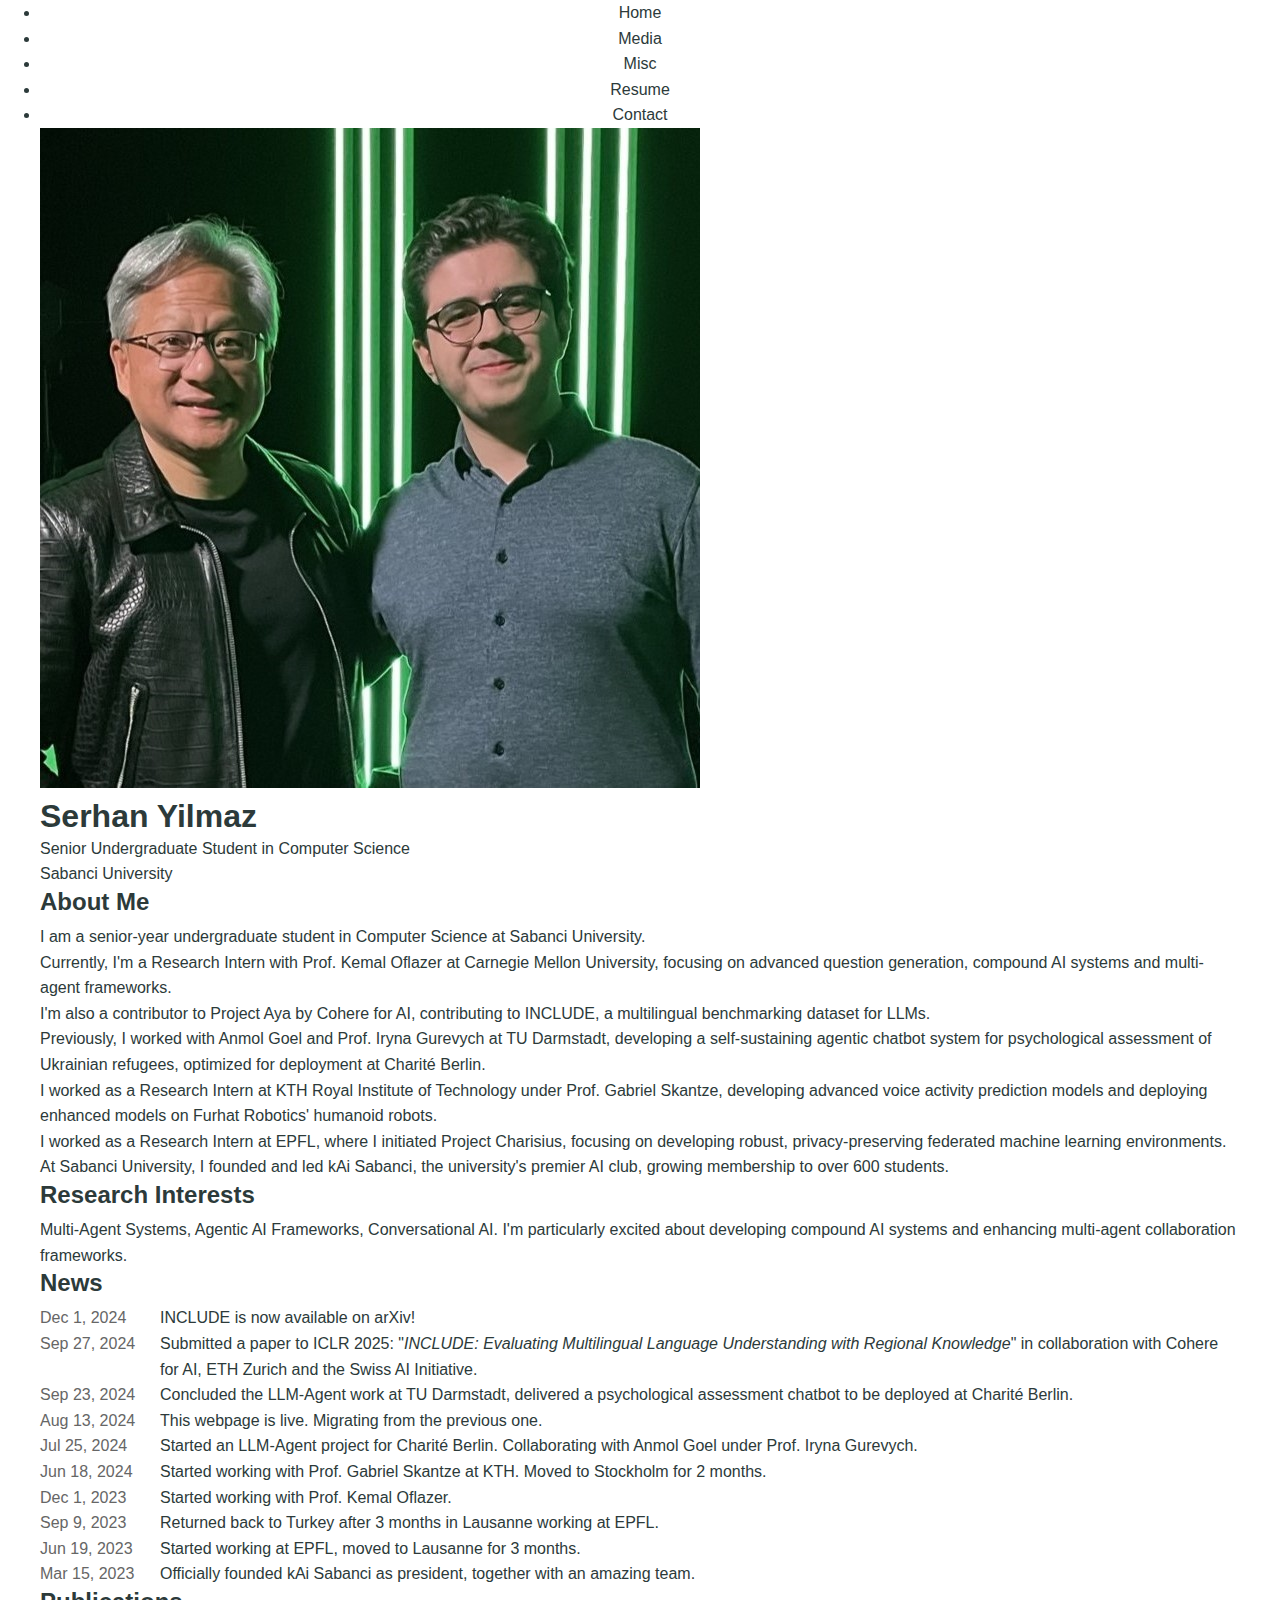
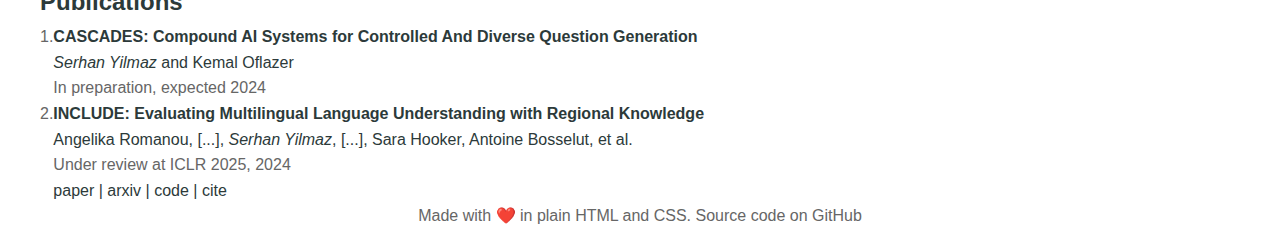
==== commit 61527977: "Restore previous design and add profile picture" ====
--- a/index.html
+++ b/index.html
@@ -21,10 +21,19 @@
     </header>
 
     <main>
-        <section id="intro">
+        <section id="hero">
             <div class="container">
+                <img src="assets/img/profile.jpg" alt="Serhan Yilmaz" class="profile-image">
                 <h1>Serhan Yilmaz</h1>
-                <div class="intro-text">
+                <p class="subtitle">Senior Undergraduate Student in Computer Science</p>
+                <p class="institution">Sabanci University</p>
+            </div>
+        </section>
+
+        <section id="about">
+            <div class="container">
+                <h2>About Me</h2>
+                <div class="about-text">
                     <p>I am a senior-year undergraduate student in Computer Science at Sabanci University.</p>
                     <p>Currently, I'm a Research Intern with Prof. <a href="https://sites.google.com/andrew.cmu.edu/kemal-oflazer/">Kemal Oflazer</a> at Carnegie Mellon University, focusing on advanced question generation, compound AI systems and multi-agent frameworks.</p>
                     <p>I'm also a contributor to <a href="https://cohere.com/blog/aya-multilingual">Project Aya by Cohere for AI</a>, contributing to INCLUDE, a multilingual benchmarking dataset for LLMs.</p>
--- a/styles.css
+++ b/styles.css
@@ -1,10 +1,12 @@
 :root {
-    --text-color: #333;
-    --link-color: #0366d6;
-    --heading-color: #24292e;
-    --border-color: #e1e4e8;
-    --container-width: 800px;
-    --spacing: 1rem;
+    --primary-color: #4a5d5e;
+    --secondary-color: #8b9f83;
+    --text-color: #2c3a3a;
+    --bg-color: #f5f2ea;
+    --accent-color: #d4c8be;
+    --highlight-color: #e8e1d9;
+    --container-width: 1200px;
+    --card-bg: #ffffff;
 }
 
 * {
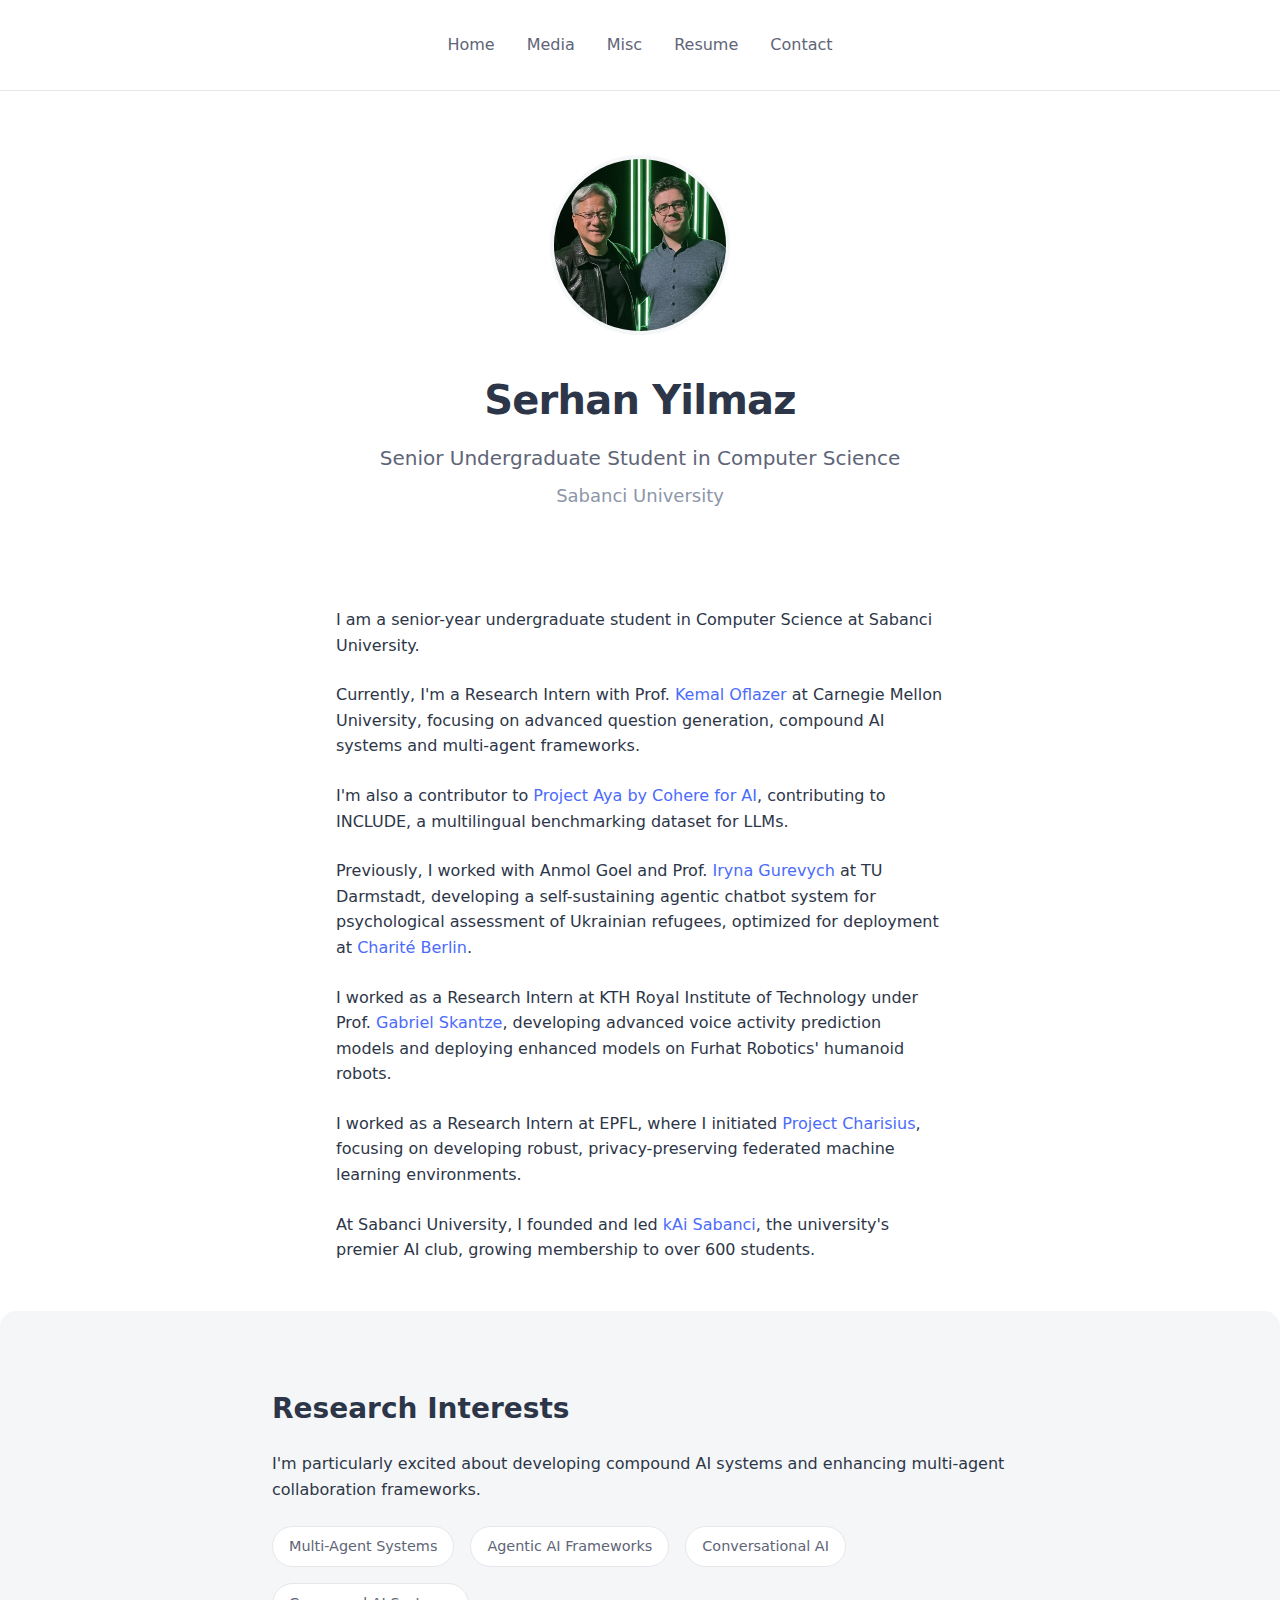
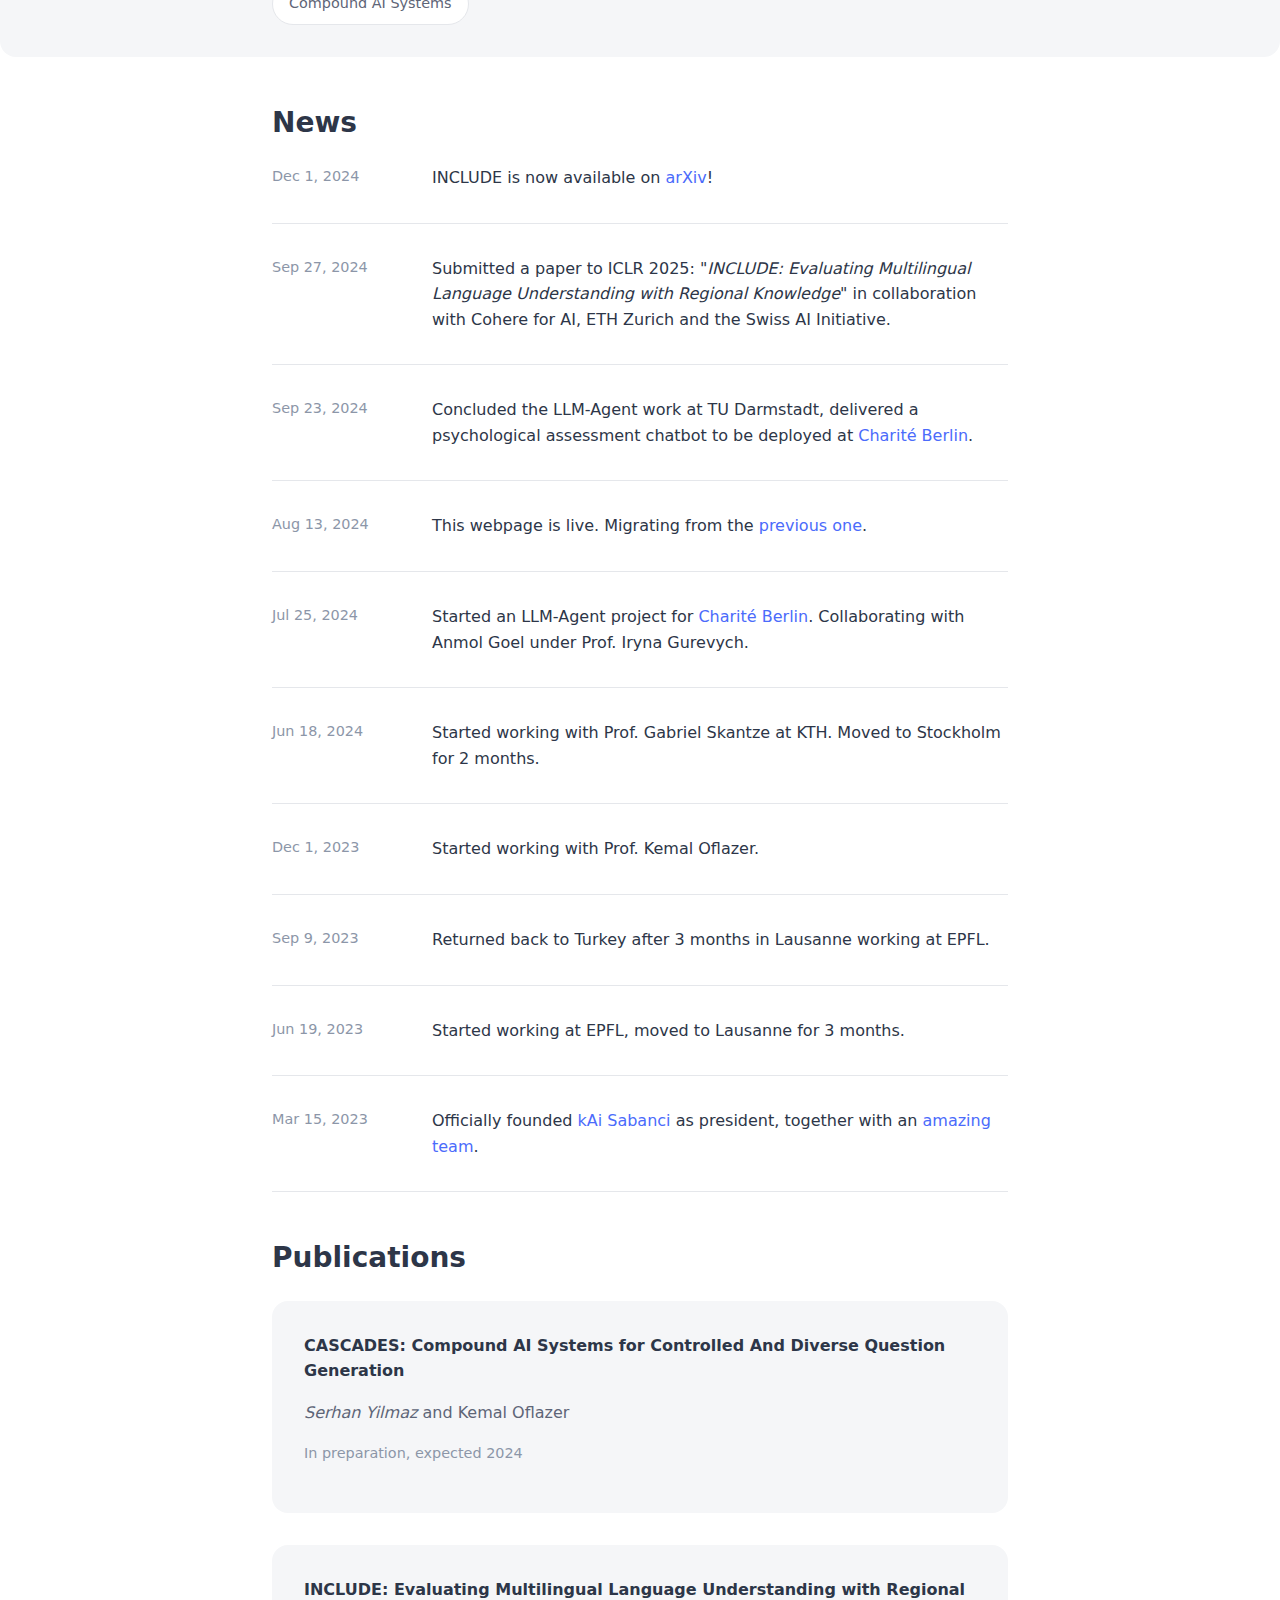
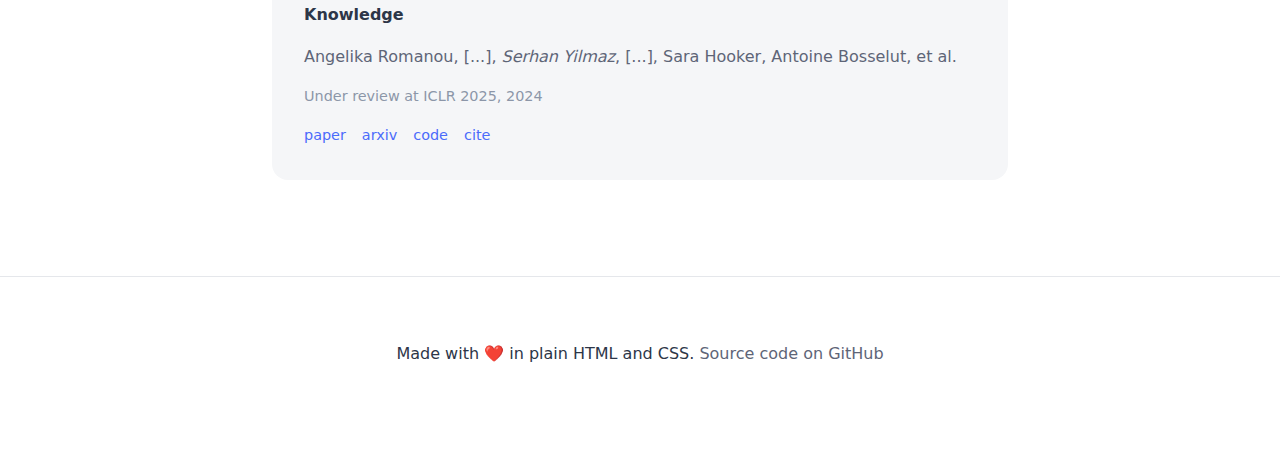
==== commit b6e87485: "Complete redesign with clean, minimalistic style inspired by Anthropic" ====
--- a/index.html
+++ b/index.html
@@ -3,25 +3,22 @@
 <head>
     <meta charset="UTF-8">
     <meta name="viewport" content="width=device-width, initial-scale=1.0">
-    <title>Your Name - Academic Profile</title>
+    <title>Serhan Yilmaz - Computer Science Student & Researcher</title>
     <link rel="stylesheet" href="styles.css">
-    <link rel="stylesheet" href="https://cdnjs.cloudflare.com/ajax/libs/font-awesome/6.0.0/css/all.min.css">
 </head>
 <body>
     <header>
         <nav>
-            <ul>
-                <li><a href="index.html">Home</a></li>
-                <li><a href="media.html">Media</a></li>
-                <li><a href="misc.html">Misc</a></li>
-                <li><a href="assets/resume.pdf">Resume</a></li>
-                <li><a href="mailto:srhnylmz14@gmail.com">Contact</a></li>
-            </ul>
+            <a href="index.html">Home</a>
+            <a href="media.html">Media</a>
+            <a href="misc.html">Misc</a>
+            <a href="assets/resume.pdf">Resume</a>
+            <a href="mailto:srhnylmz14@gmail.com">Contact</a>
         </nav>
     </header>
 
     <main>
-        <section id="hero">
+        <section class="hero">
             <div class="container">
                 <img src="assets/img/profile.jpg" alt="Serhan Yilmaz" class="profile-image">
                 <h1>Serhan Yilmaz</h1>
@@ -30,101 +27,94 @@
             </div>
         </section>
 
-        <section id="about">
+        <section class="about">
             <div class="container">
-                <h2>About Me</h2>
-                <div class="about-text">
-                    <p>I am a senior-year undergraduate student in Computer Science at Sabanci University.</p>
-                    <p>Currently, I'm a Research Intern with Prof. <a href="https://sites.google.com/andrew.cmu.edu/kemal-oflazer/">Kemal Oflazer</a> at Carnegie Mellon University, focusing on advanced question generation, compound AI systems and multi-agent frameworks.</p>
-                    <p>I'm also a contributor to <a href="https://cohere.com/blog/aya-multilingual">Project Aya by Cohere for AI</a>, contributing to INCLUDE, a multilingual benchmarking dataset for LLMs.</p>
-                    <p>Previously, I worked with Anmol Goel and Prof. <a href="https://www.informatik.tu-darmstadt.de/ukp/ukp_home/head_ukp/index.en.jsp">Iryna Gurevych</a> at TU Darmstadt, developing a self-sustaining agentic chatbot system for psychological assessment of Ukrainian refugees, optimized for deployment at <a href="https://www.charite.de/en/">Charité Berlin</a>.</p>
-                    <p>I worked as a Research Intern at KTH Royal Institute of Technology under Prof. <a href="https://www.kth.se/profile/skantze">Gabriel Skantze</a>, developing advanced voice activity prediction models and deploying enhanced models on Furhat Robotics' humanoid robots.</p>
-                    <p>I worked as a Research Intern at EPFL, where I initiated <a href="https://www.serhanyilmaz.org/Project-Charisius/">Project Charisius</a>, focusing on developing robust, privacy-preserving federated machine learning environments.</p>
-                    <p>At Sabanci University, I founded and led <a href="https://kaisabanci.com/">kAi Sabanci</a>, the university's premier AI club, growing membership to over 600 students.</p>
+                <p>I am a senior-year undergraduate student in Computer Science at Sabanci University.</p>
+                <p>Currently, I'm a Research Intern with Prof. <a href="https://sites.google.com/andrew.cmu.edu/kemal-oflazer/">Kemal Oflazer</a> at Carnegie Mellon University, focusing on advanced question generation, compound AI systems and multi-agent frameworks.</p>
+                <p>I'm also a contributor to <a href="https://cohere.com/blog/aya-multilingual">Project Aya by Cohere for AI</a>, contributing to INCLUDE, a multilingual benchmarking dataset for LLMs.</p>
+                <p>Previously, I worked with Anmol Goel and Prof. <a href="https://www.informatik.tu-darmstadt.de/ukp/ukp_home/head_ukp/index.en.jsp">Iryna Gurevych</a> at TU Darmstadt, developing a self-sustaining agentic chatbot system for psychological assessment of Ukrainian refugees, optimized for deployment at <a href="https://www.charite.de/en/">Charité Berlin</a>.</p>
+                <p>I worked as a Research Intern at KTH Royal Institute of Technology under Prof. <a href="https://www.kth.se/profile/skantze">Gabriel Skantze</a>, developing advanced voice activity prediction models and deploying enhanced models on Furhat Robotics' humanoid robots.</p>
+                <p>I worked as a Research Intern at EPFL, where I initiated <a href="https://www.serhanyilmaz.org/Project-Charisius/">Project Charisius</a>, focusing on developing robust, privacy-preserving federated machine learning environments.</p>
+                <p>At Sabanci University, I founded and led <a href="https://kaisabanci.com/">kAi Sabanci</a>, the university's premier AI club, growing membership to over 600 students.</p>
+            </div>
+        </section>
+
+        <section class="research-interests">
+            <div class="container">
+                <h2>Research Interests</h2>
+                <p>I'm particularly excited about developing compound AI systems and enhancing multi-agent collaboration frameworks.</p>
+                <ul>
+                    <li>Multi-Agent Systems</li>
+                    <li>Agentic AI Frameworks</li>
+                    <li>Conversational AI</li>
+                    <li>Compound AI Systems</li>
+                </ul>
+            </div>
+        </section>
+
+        <section class="news">
+            <div class="container">
+                <h2>News</h2>
+                <div class="news-item">
+                    <div class="news-date">Dec 1, 2024</div>
+                    <div class="news-content">INCLUDE is now available on <a href="https://arxiv.org/abs/2411.19799">arXiv</a>!</div>
+                </div>
+                <div class="news-item">
+                    <div class="news-date">Sep 27, 2024</div>
+                    <div class="news-content">Submitted a paper to ICLR 2025: "<em>INCLUDE: Evaluating Multilingual Language Understanding with Regional Knowledge</em>" in collaboration with Cohere for AI, ETH Zurich and the Swiss AI Initiative.</div>
+                </div>
+                <div class="news-item">
+                    <div class="news-date">Sep 23, 2024</div>
+                    <div class="news-content">Concluded the LLM-Agent work at TU Darmstadt, delivered a psychological assessment chatbot to be deployed at <a href="https://www.charite.de/en/">Charité Berlin</a>.</div>
+                </div>
+                <div class="news-item">
+                    <div class="news-date">Aug 13, 2024</div>
+                    <div class="news-content">This webpage is live. Migrating from the <a href="https://www.serhanyilmaz.org/serhanylmz.github.io-old/">previous one</a>.</div>
+                </div>
+                <div class="news-item">
+                    <div class="news-date">Jul 25, 2024</div>
+                    <div class="news-content">Started an LLM-Agent project for <a href="https://www.charite.de/en/">Charité Berlin</a>. Collaborating with Anmol Goel under Prof. Iryna Gurevych.</div>
+                </div>
+                <div class="news-item">
+                    <div class="news-date">Jun 18, 2024</div>
+                    <div class="news-content">Started working with Prof. Gabriel Skantze at KTH. Moved to Stockholm for 2 months.</div>
+                </div>
+                <div class="news-item">
+                    <div class="news-date">Dec 1, 2023</div>
+                    <div class="news-content">Started working with Prof. Kemal Oflazer.</div>
+                </div>
+                <div class="news-item">
+                    <div class="news-date">Sep 9, 2023</div>
+                    <div class="news-content">Returned back to Turkey after 3 months in Lausanne working at EPFL.</div>
+                </div>
+                <div class="news-item">
+                    <div class="news-date">Jun 19, 2023</div>
+                    <div class="news-content">Started working at EPFL, moved to Lausanne for 3 months.</div>
+                </div>
+                <div class="news-item">
+                    <div class="news-date">Mar 15, 2023</div>
+                    <div class="news-content">Officially founded <a href="https://kaisabanci.com/">kAi Sabanci</a> as president, together with an <a href="assets/img/kai_founding_board.jpg">amazing team</a>.</div>
                 </div>
             </div>
         </section>
 
-        <section id="research-interests">
-            <div class="container">
-                <h2>Research Interests</h2>
-                <p>Multi-Agent Systems, Agentic AI Frameworks, Conversational AI. I'm particularly excited about developing compound AI systems and enhancing multi-agent collaboration frameworks.</p>
-            </div>
-        </section>
-
-        <section id="news">
-            <div class="container">
-                <h2>News</h2>
-                <div class="news-grid">
-                    <div class="news-item">
-                        <div class="news-date">Dec 1, 2024</div>
-                        <div class="news-content">INCLUDE is now available on <a href="https://arxiv.org/abs/2411.19799">arXiv</a>!</div>
-                    </div>
-                    <div class="news-item">
-                        <div class="news-date">Sep 27, 2024</div>
-                        <div class="news-content">Submitted a paper to ICLR 2025: "<em>INCLUDE: Evaluating Multilingual Language Understanding with Regional Knowledge</em>" in collaboration with Cohere for AI, ETH Zurich and the Swiss AI Initiative.</div>
-                    </div>
-                    <div class="news-item">
-                        <div class="news-date">Sep 23, 2024</div>
-                        <div class="news-content">Concluded the LLM-Agent work at TU Darmstadt, delivered a psychological assessment chatbot to be deployed at <a href="https://www.charite.de/en/">Charité Berlin</a>.</div>
-                    </div>
-                    <div class="news-item">
-                        <div class="news-date">Aug 13, 2024</div>
-                        <div class="news-content">This webpage is live. Migrating from the <a href="https://www.serhanyilmaz.org/serhanylmz.github.io-old/">previous one</a>.</div>
-                    </div>
-                    <div class="news-item">
-                        <div class="news-date">Jul 25, 2024</div>
-                        <div class="news-content">Started an LLM-Agent project for <a href="https://www.charite.de/en/">Charité Berlin</a>. Collaborating with Anmol Goel under Prof. Iryna Gurevych.</div>
-                    </div>
-                    <div class="news-item">
-                        <div class="news-date">Jun 18, 2024</div>
-                        <div class="news-content">Started working with Prof. Gabriel Skantze at KTH. Moved to Stockholm for 2 months.</div>
-                    </div>
-                    <div class="news-item">
-                        <div class="news-date">Dec 1, 2023</div>
-                        <div class="news-content">Started working with Prof. Kemal Oflazer.</div>
-                    </div>
-                    <div class="news-item">
-                        <div class="news-date">Sep 9, 2023</div>
-                        <div class="news-content">Returned back to Turkey after 3 months in Lausanne working at EPFL.</div>
-                    </div>
-                    <div class="news-item">
-                        <div class="news-date">Jun 19, 2023</div>
-                        <div class="news-content">Started working at EPFL, moved to Lausanne for 3 months.</div>
-                    </div>
-                    <div class="news-item">
-                        <div class="news-date">Mar 15, 2023</div>
-                        <div class="news-content">Officially founded <a href="https://kaisabanci.com/">kAi Sabanci</a> as president, together with an <a href="assets/img/kai_founding_board.jpg">amazing team</a>.</div>
-                    </div>
-                </div>
-            </div>
-        </section>
-
-        <section id="publications">
+        <section class="publications">
             <div class="container">
                 <h2>Publications</h2>
-                <div class="publications-list">
-                    <div class="publication">
-                        <div class="pub-number">1.</div>
-                        <div class="pub-content">
-                            <p class="pub-title">CASCADES: Compound AI Systems for Controlled And Diverse Question Generation</p>
-                            <p class="authors"><em>Serhan Yilmaz</em> and Kemal Oflazer</p>
-                            <p class="venue">In preparation, expected 2024</p>
-                        </div>
-                    </div>
-                    <div class="publication">
-                        <div class="pub-number">2.</div>
-                        <div class="pub-content">
-                            <p class="pub-title">INCLUDE: Evaluating Multilingual Language Understanding with Regional Knowledge</p>
-                            <p class="authors">Angelika Romanou, [...], <em>Serhan Yilmaz</em>, [...], Sara Hooker, Antoine Bosselut, et al.</p>
-                            <p class="venue">Under review at ICLR 2025, 2024</p>
-                            <div class="pub-links">
-                                <a href="assets/include/paper.pdf">paper</a> |
-                                <a href="https://arxiv.org/abs/2411.19799">arxiv</a> |
-                                <a href="https://github.com/for-ai/global-exams">code</a> |
-                                <a href="assets/include/cite.txt">cite</a>
-                            </div>
-                        </div>
+                <div class="publication">
+                    <p class="pub-title">CASCADES: Compound AI Systems for Controlled And Diverse Question Generation</p>
+                    <p class="authors"><em>Serhan Yilmaz</em> and Kemal Oflazer</p>
+                    <p class="venue">In preparation, expected 2024</p>
+                </div>
+                <div class="publication">
+                    <p class="pub-title">INCLUDE: Evaluating Multilingual Language Understanding with Regional Knowledge</p>
+                    <p class="authors">Angelika Romanou, [...], <em>Serhan Yilmaz</em>, [...], Sara Hooker, Antoine Bosselut, et al.</p>
+                    <p class="venue">Under review at ICLR 2025, 2024</p>
+                    <div class="pub-links">
+                        <a href="assets/include/paper.pdf">paper</a>
+                        <a href="https://arxiv.org/abs/2411.19799">arxiv</a>
+                        <a href="https://github.com/for-ai/global-exams">code</a>
+                        <a href="assets/include/cite.txt">cite</a>
                     </div>
                 </div>
             </div>
--- a/styles.css
+++ b/styles.css
@@ -1,12 +1,15 @@
 :root {
-    --primary-color: #4a5d5e;
-    --secondary-color: #8b9f83;
-    --text-color: #2c3a3a;
-    --bg-color: #f5f2ea;
-    --accent-color: #d4c8be;
-    --highlight-color: #e8e1d9;
-    --container-width: 1200px;
-    --card-bg: #ffffff;
+    --primary-color: #2D3648;
+    --secondary-color: #5E6577;
+    --accent-color: #8C96A8;
+    --background-color: #FFFFFF;
+    --text-color: #2D3648;
+    --light-gray: #F5F6F8;
+    --border-color: #E5E7EB;
+    --link-color: #4B6BFB;
+    --link-hover: #3651D8;
+    --max-width: 800px;
+    --font-sans: system-ui, -apple-system, BlinkMacSystemFont, 'Segoe UI', Roboto, 'Helvetica Neue', Arial, sans-serif;
 }
 
 * {
@@ -15,137 +18,241 @@
     box-sizing: border-box;
 }
 
+html {
+    font-size: 16px;
+    line-height: 1.6;
+}
+
 body {
-    font-family: -apple-system, BlinkMacSystemFont, 'Segoe UI', Helvetica, Arial, sans-serif;
+    font-family: var(--font-sans);
+    color: var(--text-color);
+    background-color: var(--background-color);
     line-height: 1.6;
+    -webkit-font-smoothing: antialiased;
+}
+
+/* Layout */
+.container {
+    max-width: var(--max-width);
+    margin: 0 auto;
+    padding: 0 2rem;
+}
+
+/* Typography */
+h1, h2, h3 {
+    font-weight: 600;
+    line-height: 1.3;
+    margin-bottom: 1.5rem;
+    color: var(--primary-color);
+}
+
+h1 {
+    font-size: 2.5rem;
+    letter-spacing: -0.02em;
+}
+
+h2 {
+    font-size: 1.75rem;
+    margin-top: 3rem;
+}
+
+h3 {
+    font-size: 1.25rem;
+    margin-top: 2rem;
+}
+
+p {
+    margin-bottom: 1.5rem;
     color: var(--text-color);
-    max-width: var(--container-width);
-    margin: 0 auto;
-    padding: var(--spacing);
 }
 
 a {
     color: var(--link-color);
     text-decoration: none;
+    transition: color 0.2s ease;
 }
 
 a:hover {
-    text-decoration: underline;
-}
-
-h1, h2, h3 {
-    color: var(--heading-color);
-    margin: calc(var(--spacing) * 2) 0 var(--spacing);
-    line-height: 1.25;
-}
-
-h1 {
-    font-size: 2em;
-    margin-top: var(--spacing);
-}
-
-h2 {
-    font-size: 1.5em;
+    color: var(--link-hover);
+}
+
+/* Header */
+header {
+    padding: 2rem 0;
+    margin-bottom: 4rem;
     border-bottom: 1px solid var(--border-color);
-    padding-bottom: 0.3em;
-}
-
-/* Navigation */
+}
+
 nav {
-    margin: var(--spacing) 0;
+    display: flex;
+    justify-content: center;
+    gap: 2rem;
+}
+
+nav a {
+    color: var(--secondary-color);
+    font-weight: 500;
+}
+
+nav a:hover {
+    color: var(--primary-color);
+}
+
+/* Hero Section */
+.hero {
     text-align: center;
-}
-
-nav a {
-    margin: 0 0.5em;
-}
-
-/* Introduction */
-.intro-text p {
-    margin-bottom: var(--spacing);
+    margin: 4rem 0 6rem;
+}
+
+.profile-image {
+    width: 180px;
+    height: 180px;
+    border-radius: 50%;
+    margin-bottom: 2rem;
+    object-fit: cover;
+    border: 4px solid var(--light-gray);
+}
+
+.hero h1 {
+    margin-bottom: 1rem;
+}
+
+.subtitle {
+    font-size: 1.25rem;
+    color: var(--secondary-color);
+    margin-bottom: 0.5rem;
+}
+
+.institution {
+    color: var(--accent-color);
+    font-size: 1.125rem;
+}
+
+/* About Section */
+.about {
+    max-width: 42rem;
+    margin: 0 auto;
+}
+
+/* Research Interests */
+.research-interests {
+    background: var(--light-gray);
+    padding: 2rem;
+    border-radius: 1rem;
+    margin: 3rem 0;
+}
+
+.research-interests ul {
+    list-style: none;
+    display: flex;
+    flex-wrap: wrap;
+    gap: 1rem;
+    margin-top: 1rem;
+}
+
+.research-interests li {
+    background: var(--background-color);
+    padding: 0.5rem 1rem;
+    border-radius: 2rem;
+    color: var(--secondary-color);
+    font-size: 0.9rem;
+    border: 1px solid var(--border-color);
 }
 
 /* News Section */
-.news-grid {
-    display: grid;
-    gap: var(--spacing);
-}
-
 .news-item {
     display: grid;
-    grid-template-columns: 120px 1fr;
-    gap: var(--spacing);
+    grid-template-columns: 8rem 1fr;
+    gap: 2rem;
+    margin-bottom: 2rem;
+    padding-bottom: 2rem;
+    border-bottom: 1px solid var(--border-color);
 }
 
 .news-date {
-    color: #666;
+    color: var(--accent-color);
+    font-size: 0.9rem;
 }
 
 /* Publications */
-.publications-list {
-    margin-top: var(--spacing);
-}
-
 .publication {
-    display: grid;
-    grid-template-columns: auto 1fr;
-    gap: var(--spacing);
-    margin-bottom: calc(var(--spacing) * 2);
-}
-
-.pub-number {
-    color: #666;
-    margin-right: var(--spacing);
+    background: var(--light-gray);
+    padding: 2rem;
+    border-radius: 1rem;
+    margin-bottom: 2rem;
 }
 
 .pub-title {
-    font-weight: bold;
-    margin-bottom: calc(var(--spacing) / 2);
+    font-weight: 600;
+    margin-bottom: 1rem;
 }
 
 .authors {
-    margin-bottom: calc(var(--spacing) / 2);
+    color: var(--secondary-color);
+    margin-bottom: 1rem;
 }
 
 .venue {
-    color: #666;
-    margin-bottom: calc(var(--spacing) / 2);
+    color: var(--accent-color);
+    font-size: 0.9rem;
+    margin-bottom: 1rem;
 }
 
 .pub-links {
-    margin-top: calc(var(--spacing) / 2);
+    display: flex;
+    gap: 1rem;
 }
 
 .pub-links a {
-    margin-right: calc(var(--spacing) / 2);
+    font-size: 0.9rem;
 }
 
 /* Footer */
 footer {
-    margin-top: calc(var(--spacing) * 4);
-    padding-top: var(--spacing);
+    text-align: center;
+    padding: 4rem 0;
+    margin-top: 6rem;
+    color: var(--accent-color);
     border-top: 1px solid var(--border-color);
-    text-align: center;
-    color: #666;
 }
 
 footer a {
-    color: #666;
+    color: var(--secondary-color);
 }
 
 /* Media Queries */
-@media (max-width: 600px) {
-    body {
-        padding: calc(var(--spacing) / 2);
+@media (max-width: 768px) {
+    html {
+        font-size: 14px;
+    }
+
+    .container {
+        padding: 0 1.5rem;
+    }
+
+    nav {
+        flex-direction: column;
+        align-items: center;
+        gap: 1rem;
     }
 
     .news-item {
         grid-template-columns: 1fr;
-        gap: calc(var(--spacing) / 2);
-    }
-
-    .news-date {
-        color: #666;
-        font-size: 0.9em;
-    }
+        gap: 0.5rem;
+    }
+
+    .profile-image {
+        width: 150px;
+        height: 150px;
+    }
+}
+
+/* Animations */
+@keyframes fadeIn {
+    from { opacity: 0; transform: translateY(20px); }
+    to { opacity: 1; transform: translateY(0); }
+}
+
+.hero, .about, .research-interests, .news-item, .publication {
+    animation: fadeIn 0.6s ease-out forwards;
 }